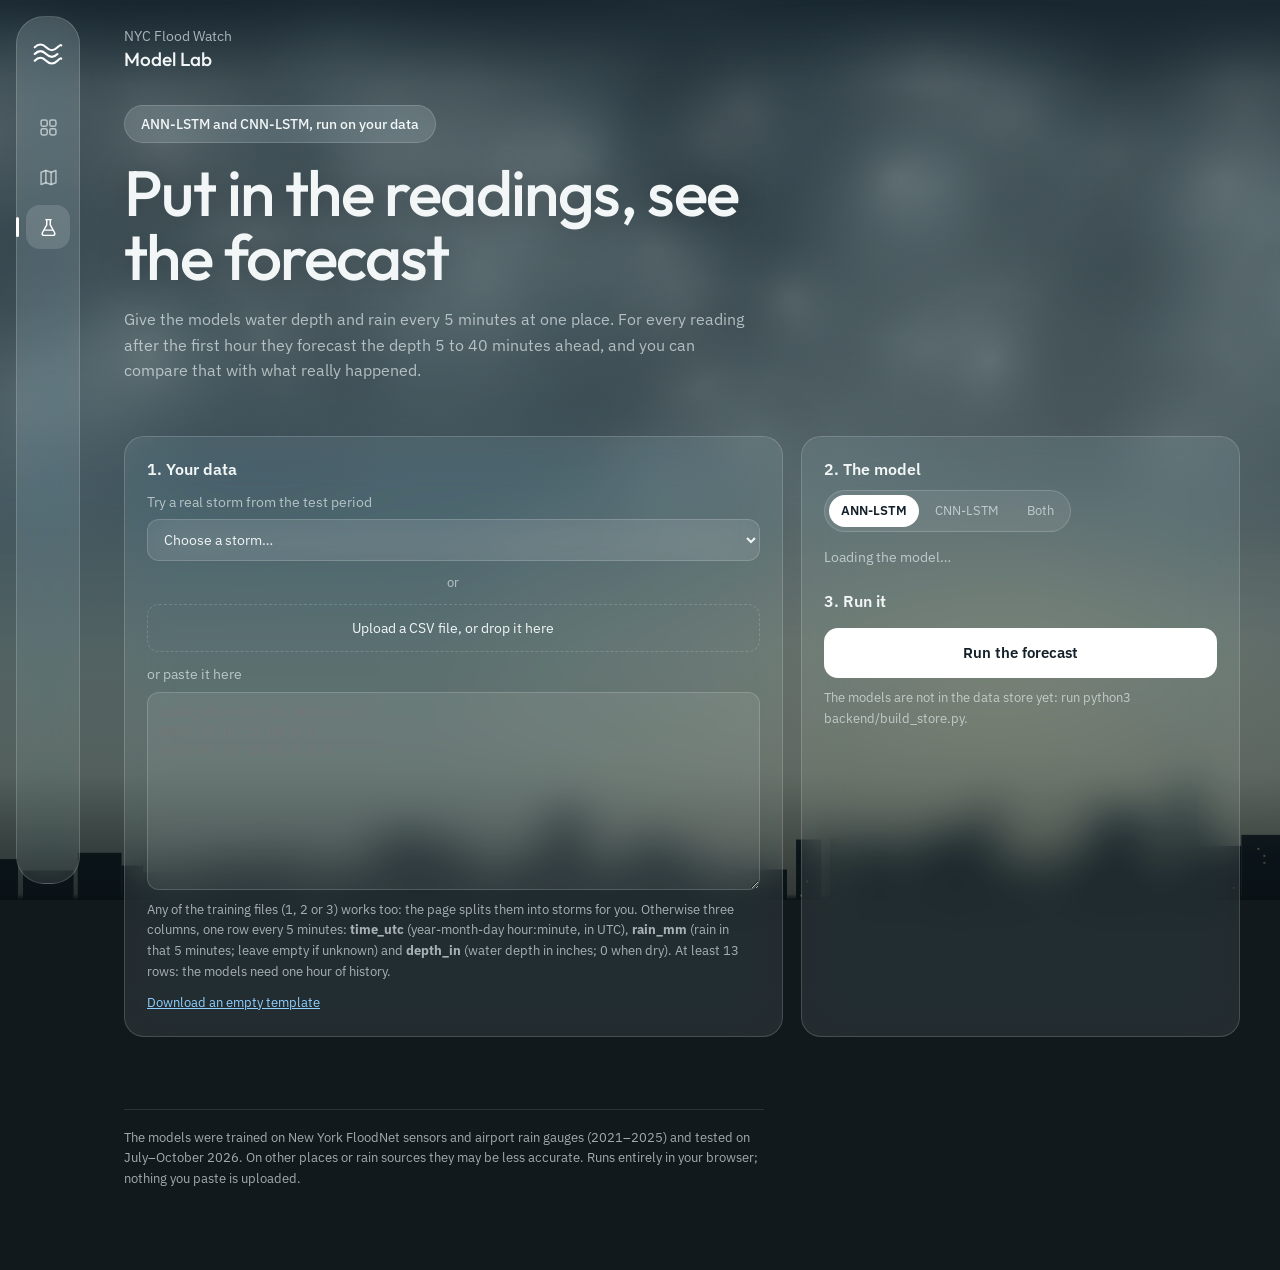
==== frontend/lab.html @ efc08dd4 "NYC Flood Watch: depth models, street risk model, live site and Model Lab" ====
<!DOCTYPE html>
<html lang="en">
<head>
<meta charset="utf-8">
<meta name="viewport" content="width=device-width, initial-scale=1">
<title>Model Lab · NYC Flood Watch</title>
<link rel="icon" href="assets/favicon.svg" type="image/svg+xml">
<link rel="stylesheet" href="css/fonts.css">
<link rel="stylesheet" href="css/style.css">
<link rel="stylesheet" href="css/lab.css">
</head>
<body class="live lab">
<canvas id="sky" aria-hidden="true"></canvas>
<nav class="rail" aria-label="Pages">
  <svg class="logo" viewBox="0 0 40 40" fill="none" stroke="currentColor" stroke-width="2.2" stroke-linecap="round" aria-hidden="true"><path d="M6 13c4-4 8-4 12 0s8 4 12 0 4-2 4-2"/><path d="M6 20c4-4 8-4 12 0s8 4 12 0"/><path d="M6 27c4-4 8-4 12 0s8 4 12 0 4-2 4-2"/></svg>
  <a href="index.html"><svg viewBox="0 0 24 24" fill="none" stroke="currentColor" stroke-width="1.7" stroke-linecap="round" stroke-linejoin="round" aria-hidden="true"><rect x="3.5" y="3.5" width="7" height="7" rx="2"/><rect x="13.5" y="3.5" width="7" height="7" rx="2"/><rect x="3.5" y="13.5" width="7" height="7" rx="2"/><rect x="13.5" y="13.5" width="7" height="7" rx="2"/></svg><span>Flood Watch</span></a>
  <a href="index.html#prediction"><svg viewBox="0 0 24 24" fill="none" stroke="currentColor" stroke-width="1.7" stroke-linecap="round" stroke-linejoin="round" aria-hidden="true"><path d="M9 4 3.5 6v14L9 18l6 2 5.5-2V4L15 6z"/><path d="M9 4v14M15 6v14"/></svg><span>Flood map</span></a>
  <a href="lab.html" class="on"><svg viewBox="0 0 24 24" fill="none" stroke="currentColor" stroke-width="1.7" stroke-linecap="round" stroke-linejoin="round" aria-hidden="true"><path d="M9 3h6M10 3v6l-5 9a2 2 0 0 0 1.8 3h10.4a2 2 0 0 0 1.8-3l-5-9V3"/><path d="M7.5 15h9"/></svg><span>Model Lab</span></a>
  <div class="grow"></div>
</nav>

<main id="app">
  <div class="top">
    <div class="place"><small>NYC Flood Watch</small><b>Model Lab</b></div>
  </div>

  <section class="lab-hero">
    <span class="pill">ANN-LSTM and CNN-LSTM, run on your data</span>
    <h1>Put in the readings, see the forecast</h1>
    <p class="lede">Give the models water depth and rain every 5 minutes at one place. For every reading after the first hour they forecast the depth 5 to 40 minutes ahead, and you can compare that with what really happened.</p>
  </section>

  <section class="lab-grid">
    <div class="box">
      <h3>1. Your data</h3>
      <label class="field">Try a real storm from the test period
        <select id="sample"><option value="">Choose a storm…</option></select></label>
      <div class="or">or</div>
      <label class="upload" id="drop"><input type="file" id="file" accept=".csv,.txt,text/csv,text/plain"><span id="file-label">Upload a CSV file, or drop it here</span></label>
      <label class="field" id="pick-wrap" hidden><span id="pick-head"></span><select id="pick"></select></label>
      <label class="field">or paste it here
        <textarea id="csv" rows="9" spellcheck="false" placeholder="time_utc,rain_mm,depth_in&#10;2026-07-18 15:00,0,0&#10;2026-07-18 15:05,1.2,0&#10;…"></textarea></label>
      <p class="note">Any of the training files (1, 2 or 3) works too: the page splits them into storms for you. Otherwise three columns, one row every 5 minutes: <b>time_utc</b> (year-month-day hour:minute, in UTC), <b>rain_mm</b> (rain in that 5 minutes; leave empty if unknown) and <b>depth_in</b> (water depth in inches; 0 when dry). At least 13 rows: the models need one hour of history.</p>
      <p class="note"><a href="#" id="template">Download an empty template</a></p>
    </div>
    <div class="box">
      <h3>2. The model</h3>
      <div class="seg" id="model-seg" role="group" aria-label="Model">
        <button data-m="ann_lstm" aria-pressed="true">ANN-LSTM</button><button data-m="cnn_lstm" aria-pressed="false">CNN-LSTM</button><button data-m="both" aria-pressed="false">Both</button>
      </div>
      <div class="model-info" id="model-info"></div>
      <h3 style="margin-top:22px">3. Run it</h3>
      <button class="run" id="run">Run the forecast</button>
      <p class="note" id="status"></p>
    </div>
  </section>

  <section id="results" hidden>
    <h2>What the models say</h2>
    <p class="lede" id="res-lede"></p>
    <div class="facts" id="res-facts"></div>

    <div class="box" style="margin-top:18px">
      <div class="chart-head"><h3>Readings and forecasts over time</h3>
        <div class="seg" id="ahead-seg" role="group" aria-label="Looking ahead"><button data-h="0">5 min ahead</button><button data-h="3" aria-pressed="true">20 min</button><button data-h="7">40 min</button></div></div>
      <canvas class="chart" id="c-time" style="height:320px"></canvas>
      <div class="keys" id="k-time"></div>
      <p class="note">Each forecast line is drawn at the time it was forecasting for, so a perfect model sits on the measured line.</p>
    </div>

    <div class="box" style="margin-top:18px">
      <div class="chart-head"><h3>Watch the model make one forecast</h3>
        <div class="stepctl"><button id="play" type="button">Play</button><input type="range" id="step" min="11" max="11" value="11" aria-label="Moment of the forecast"><span id="step-time"></span></div></div>
      <p class="step-say" id="step-say"></p>
      <div class="grid2 step-grid">
        <div><canvas class="chart" id="c-next" style="height:270px"></canvas><div class="keys" id="k-next"></div>
          <p class="note">Drag the slider or press Play to move through the storm. The shaded box on the chart above shows the same hour.</p></div>
        <div>
          <h4>1. What the model reads: the last hour, 12 readings</h4><div class="tablewrap"><table class="io" id="t-in"></table></div>
          <h4>2. What it outputs: depth for the next 8 steps (minutes ahead)</h4><div class="tablewrap"><table class="io" id="t-out"></table></div>
          <p class="note">This is the trained network running on these exact numbers: the same weights that were learned from 2020–2025 storms. "?" means after your last reading.</p>
        </div>
      </div>
    </div>

    <div class="box" style="margin-top:18px"><h3>How close it was on this data</h3><table id="t-acc"></table>
      <p class="note">Only rows where the real depth later is known. RMSE: typical miss in inches, lower is better. R² near 1 is good, 0 is no better than the average.</p></div>

    <h2 style="margin-top:56px">Compare the models</h2>
    <p class="lede" id="cmp-lede">How each model did on your data at every forecast time, against the simplest baseline: assuming the water stays as it is now (persistence). A model is only useful where it beats persistence.</p>
    <div class="grid2">
      <div class="box"><h3>Typical miss, by minutes ahead (RMSE, inches; lower is better)</h3>
        <canvas class="chart" id="c-rmse" style="height:260px"></canvas><div class="keys" id="k-rmse"></div></div>
      <div class="box"><h3>R², by minutes ahead (higher is better; 0 = no better than the average)</h3>
        <canvas class="chart" id="c-r2" style="height:260px"></canvas><div class="keys" id="k-r2"></div></div>
    </div>
    <div class="grid2" style="margin-top:18px">
      <div class="box"><h3 id="sc-title">Forecast against what really happened</h3>
        <canvas class="chart" id="c-scatter" style="height:300px"></canvas><div class="keys" id="k-scatter"></div>
        <p class="note">Each dot is one forecast. Dots on the diagonal line were exactly right; below it the model forecast too little water, above it too much. Uses the minutes-ahead buttons above.</p></div>
      <div class="box"><h3>Which model wins, by minutes ahead</h3><table id="t-win"></table>
        <p class="note">The model with the lowest typical miss at each forecast time on this data. With one storm, small differences can be luck.</p></div>
    </div>

    <div class="box" style="margin-top:18px"><div class="chart-head"><h3>All readings</h3><a href="#" id="download">Download as CSV</a></div>
      <div class="tablewrap"><table id="t-rows"></table></div></div>
  </section>

  <footer>The models were trained on New York FloodNet sensors and airport rain gauges (2021–2025) and tested on July–October 2026. On other places or rain sources they may be less accurate. Runs entirely in your browser; nothing you paste is uploaded.</footer>
</main>
<script src="js/sky.js" defer></script>
<script src="js/models.js" defer></script>
<script src="js/lab.js" defer></script>
</body>
</html>
---- frontend/css/fonts.css ----
/* IBM Plex Sans, served from this site (no third-party font requests). Licence: assets/fonts/OFL-LICENSE.txt */
@font-face { font-family:"IBM Plex Sans"; font-style:normal; font-weight:400; font-display:swap; src:url("../assets/fonts/ibm-plex-sans-latin-400-normal.woff2") format("woff2"); }
@font-face { font-family:"IBM Plex Sans"; font-style:normal; font-weight:500; font-display:swap; src:url("../assets/fonts/ibm-plex-sans-latin-500-normal.woff2") format("woff2"); }
@font-face { font-family:"IBM Plex Sans"; font-style:normal; font-weight:600; font-display:swap; src:url("../assets/fonts/ibm-plex-sans-latin-600-normal.woff2") format("woff2"); }
@font-face { font-family:"IBM Plex Sans"; font-style:normal; font-weight:700; font-display:swap; src:url("../assets/fonts/ibm-plex-sans-latin-700-normal.woff2") format("woff2"); }
/* Outfit: display face for headlines and big numbers. Licence: assets/fonts/OFL-LICENSE-Outfit.txt */
@font-face { font-family:"Outfit"; font-style:normal; font-weight:300; font-display:swap; src:url("../assets/fonts/outfit-latin-300-normal.woff2") format("woff2"); }
@font-face { font-family:"Outfit"; font-style:normal; font-weight:400; font-display:swap; src:url("../assets/fonts/outfit-latin-400-normal.woff2") format("woff2"); }
@font-face { font-family:"Outfit"; font-style:normal; font-weight:500; font-display:swap; src:url("../assets/fonts/outfit-latin-500-normal.woff2") format("woff2"); }
@font-face { font-family:"Outfit"; font-style:normal; font-weight:600; font-display:swap; src:url("../assets/fonts/outfit-latin-600-normal.woff2") format("woff2"); }
---- frontend/css/style.css ----
/* NYC Flood Watch: glass panels over a live storm sky (js/sky.js). */
:root {
  --ink:#f2f6f6; --soft:rgba(232,240,241,.68); --faint:rgba(232,240,241,.45);
  --glass:rgba(255,255,255,.085); --glass2:rgba(255,255,255,.14); --glass-hi:rgba(255,255,255,.22);
  --edge:rgba(255,255,255,.16); --line:rgba(255,255,255,.11); --deep:rgba(8,15,19,.55);
  --rain:#8fd0ff; --flood:#ff6a5c; --warn:#ffb648; --watch:#e9d66b; --route:#c9b5ff; --ok:#74e3b5;
  --display:"Outfit","IBM Plex Sans","Segoe UI",sans-serif;
  --body:"IBM Plex Sans","Segoe UI",Roboto,"Helvetica Neue",Arial,sans-serif;
  --blur:blur(22px) saturate(140%);
  --r-lg:28px; --r-md:20px; --r-sm:12px;
  --rail:84px;
}
* { box-sizing:border-box; }
html { scroll-behavior:smooth; background:#11191c; }
@media (prefers-reduced-motion:reduce) { html { scroll-behavior:auto; } * { transition:none !important; animation:none !important; } }
body { margin:0; color:var(--ink); font:15px/1.6 var(--body); -webkit-font-smoothing:antialiased; min-height:100vh; }
#sky { position:fixed; inset:0; z-index:-1; display:block; }
button, select, input { font:inherit; color:inherit; }
:focus-visible { outline:2px solid var(--rain); outline-offset:2px; }
a { color:var(--rain); }
::selection { background:rgba(143,208,255,.35); }

/* glass surface used everywhere */
.glass, .box, .side, .mapwrap, .wx, .routebox, .banner, .sense-sum div, .scale div, .plain, .model-card .flow .st {
  background:var(--glass); border:1px solid var(--edge); -webkit-backdrop-filter:var(--blur); backdrop-filter:var(--blur);
}

/* ------------------------------------------------ side rail */
.rail { position:fixed; left:16px; top:16px; bottom:16px; width:calc(var(--rail) - 20px); z-index:30; border-radius:var(--r-lg);
  display:flex; flex-direction:column; align-items:center; gap:6px; padding:18px 0;
  background:linear-gradient(180deg, rgba(255,255,255,.16), rgba(255,255,255,.07)); border:1px solid var(--edge); -webkit-backdrop-filter:var(--blur); backdrop-filter:var(--blur); }
.rail .logo { width:38px; height:38px; margin-bottom:26px; color:#fff; }
.rail a { position:relative; width:44px; height:44px; display:grid; place-items:center; border-radius:14px; color:var(--soft); text-decoration:none; transition:background .2s, color .2s; }
.rail a svg { width:21px; height:21px; }
.rail a:hover, .rail a.on { background:var(--glass2); color:#fff; }
.rail a.on::before { content:""; position:absolute; left:-10px; top:12px; bottom:12px; width:3px; border-radius:3px; background:#fff; }
.rail a span { position:absolute; left:56px; white-space:nowrap; background:rgba(10,18,22,.9); color:#fff; font-size:12.5px; padding:5px 10px; border-radius:8px; opacity:0; pointer-events:none; transform:translateX(-4px); transition:opacity .15s, transform .15s; }
.rail a:hover span, .rail a:focus-visible span { opacity:1; transform:none; }
.rail .grow { flex:1; }

/* ------------------------------------------------ top bar */
.top { display:flex; align-items:center; gap:14px; flex-wrap:wrap; padding:26px 0 8px; }
.place small { display:block; color:var(--soft); font-size:13.5px; }
.place b { font:500 19px/1.2 var(--display); }
.top .right { margin-left:auto; display:flex; gap:10px; align-items:center; flex-wrap:wrap; }
.modes { display:inline-flex; background:var(--glass); border:1px solid var(--edge); border-radius:999px; padding:4px; -webkit-backdrop-filter:var(--blur); backdrop-filter:var(--blur); }
.modes button { background:none; border:0; border-radius:999px; padding:8px 16px; cursor:pointer; font-size:14px; color:var(--soft); }
.modes button[aria-pressed="true"] { background:rgba(255,255,255,.9); color:#13202a; font-weight:600; }
.livedot { display:inline-block; width:8px; height:8px; border-radius:50%; background:var(--ok); margin-right:7px; vertical-align:1px; box-shadow:0 0 0 0 rgba(116,227,181,.6); animation:pulse 2s infinite; }
@keyframes pulse { 70% { box-shadow:0 0 0 7px rgba(116,227,181,0); } 100% { box-shadow:0 0 0 0 rgba(116,227,181,0); } }
.modes button[aria-pressed="true"] .livedot { background:#13a46d; }
select { background:var(--glass); border:1px solid var(--edge); border-radius:999px; padding:9px 14px; max-width:100%; color:var(--ink); -webkit-backdrop-filter:var(--blur); backdrop-filter:var(--blur); }
select option { color:#13202a; }

/* ------------------------------------------------ page frame */
main { margin-left:calc(var(--rail) + 16px); padding:0 40px 80px 24px; max-width:1500px; }
section { padding-top:56px; scroll-margin-top:24px; }
h1 { font:500 clamp(44px,6vw,86px)/1.0 var(--display); letter-spacing:-.025em; margin:18px 0 18px; max-width:13ch; text-shadow:0 2px 30px rgba(0,0,0,.25); }
h2 { font:500 clamp(30px,3vw,40px)/1.1 var(--display); letter-spacing:-.02em; margin:0 0 8px; }
h3 { font:600 15.5px/1.35 var(--body); margin:0 0 10px; }
.lede { color:var(--soft); max-width:62ch; margin:0 0 24px; font-size:16px; }
.note { color:var(--soft); font-size:13px; max-width:76ch; margin:10px 0 0; }
.box { border-radius:var(--r-md); padding:22px; }
.grid2 { display:grid; grid-template-columns:3fr 2fr; gap:18px; }
canvas.chart { width:100%; height:220px; display:block; }

/* ------------------------------------------------ hero */
.hero { display:grid; grid-template-columns:minmax(0,1fr) 380px; gap:36px; padding-top:28px; align-items:start; min-height:calc(100vh - 110px); }
.pill { display:inline-block; background:var(--glass2); border:1px solid var(--edge); border-radius:999px; padding:7px 16px; font-size:14px; font-weight:500; -webkit-backdrop-filter:var(--blur); backdrop-filter:var(--blur); }
.hero .lede { color:rgba(242,246,246,.86); font-size:17px; }
.hours { position:relative; margin-top:44px; }
.hours-row, .hours-labels { display:grid; grid-template-columns:repeat(8,1fr); }
.hours-row div { font:300 clamp(26px,2.6vw,40px)/1 var(--display); display:flex; align-items:flex-start; gap:6px; letter-spacing:-.02em; }
.hours-row div svg { width:24px; height:24px; margin-top:4px; opacity:.9; flex:none; }
.hours-row div.peak { font-weight:500; }
.hours-row small { font-size:14px; margin-top:4px; margin-left:-3px; }
.hours.past .hours-row div { font-size:clamp(22px,2.1vw,32px); gap:4px; }
.hours.past .hours-row div svg { width:20px; height:20px; }
#wave { display:block; width:100%; height:120px; margin:6px 0 4px; }
.hours-labels span { color:var(--soft); font-size:15.5px; }
.hours-labels span.peak { color:#fff; font-weight:600; }
.hero-main { min-width:0; }
.hero-side { display:grid; gap:16px; min-width:0; }
.now-card { border-radius:var(--r-lg); padding:24px 26px; background:linear-gradient(160deg, rgba(255,255,255,.26), rgba(255,255,255,.1)); }
.now-card .where { display:flex; gap:8px; align-items:center; font:500 18px var(--display); }
.now-card .where svg { width:18px; height:18px; }
.now-card .big { font:500 clamp(62px,6vw,88px)/1 var(--display); letter-spacing:-.04em; margin:16px 0 4px; }
.now-card .desc { color:var(--soft); }
.now-card .row { display:flex; gap:18px; flex-wrap:wrap; margin-top:16px; font-size:14.5px; }
.now-card .row span { display:flex; align-items:center; gap:6px; }
.now-card .row svg { width:18px; height:18px; opacity:.85; }
.boro-cards { display:grid; gap:14px; }
.boro { border-radius:var(--r-md); padding:16px 22px; display:flex; align-items:center; justify-content:space-between; gap:12px; background:linear-gradient(160deg, rgba(255,255,255,.2), rgba(255,255,255,.07)); transition:transform .25s; }
.boro:hover { transform:translateY(-2px); }
.boro small { display:block; color:var(--soft); font-size:12.5px; }
.boro b { font:500 18px/1.3 var(--display); }
.boro .st { color:var(--soft); font-size:13.5px; }
.boro .n { font:300 38px/1 var(--display); display:flex; align-items:flex-start; gap:6px; }
.boro .n svg { width:20px; height:20px; margin-top:4px; }
.boro.hot .n { color:var(--flood); font-weight:400; }

/* facts strip */
.facts { display:grid; grid-template-columns:repeat(4,1fr); gap:14px; margin-top:28px; }
.fact { background:var(--glass); border:1px solid var(--edge); border-radius:var(--r-md); padding:18px 20px; -webkit-backdrop-filter:var(--blur); backdrop-filter:var(--blur); }
.fact b { display:block; font:500 32px/1.1 var(--display); letter-spacing:-.02em; font-variant-numeric:tabular-nums; }
.fact span { color:var(--soft); font-size:13.5px; }
.banner { border-left:3px solid var(--warn); border-radius:0 12px 12px 0; padding:12px 16px; margin-top:22px; max-width:80ch; font-size:14px; }

/* ------------------------------------------------ weather now */
.wx { display:grid; grid-template-columns:repeat(4,1fr); border-radius:var(--r-md); overflow:hidden; }
.wx div { padding:16px 18px; border-right:1px solid var(--line); border-bottom:1px solid var(--line); }
.wx b { display:block; font:500 24px/1.2 var(--display); } .wx span { color:var(--soft); font-size:12.5px; }

/* ------------------------------------------------ flood map */
.mapwrap { display:grid; grid-template-columns:1fr 360px; border-radius:var(--r-lg); overflow:hidden; background:rgba(9,16,21,.45); }
.mapstage { position:relative; height:min(78vh,800px); min-height:520px; }
#map { position:absolute; inset:0; width:100%; height:100%; cursor:grab; touch-action:pan-y; }
#map.drag { cursor:grabbing; } #map.pick { cursor:crosshair; }
.hud { position:absolute; left:16px; top:16px; display:flex; gap:8px; flex-wrap:wrap; max-width:calc(100% - 90px); }
.hud button, .zoom button { background:var(--glass2); border:1px solid var(--edge); border-radius:999px; padding:8px 14px; cursor:pointer; font-size:13.5px; -webkit-backdrop-filter:var(--blur); backdrop-filter:var(--blur); transition:background .2s; }
.hud button:hover, .zoom button:hover { background:var(--glass-hi); }
.hud button[aria-pressed="true"] { border-color:var(--route); color:var(--route); }
.zoom { position:absolute; right:16px; top:16px; display:grid; gap:8px; }
.zoom button { width:40px; height:40px; padding:0; font-size:18px; border-radius:50%; }
.legend { position:absolute; left:16px; bottom:92px; background:rgba(10,18,22,.6); border:1px solid var(--edge); border-radius:16px; padding:11px 14px; font-size:12.5px; display:grid; gap:4px; -webkit-backdrop-filter:var(--blur); backdrop-filter:var(--blur); }
.legend i { display:inline-block; width:20px; height:4px; border-radius:2px; margin-right:8px; vertical-align:middle; }
.legend .dia { width:10px; height:10px; transform:rotate(45deg); border:1.5px solid var(--ink); margin:0 13px 0 4px; }
#hint { position:absolute; left:50%; top:50%; transform:translate(-50%,-50%); background:rgba(8,14,18,.85); color:#fff; padding:12px 18px; border-radius:12px; font-size:14px; pointer-events:none; opacity:0; transition:opacity .25s; }
#hint.on { opacity:1; }
#tip { position:absolute; pointer-events:none; background:rgba(10,18,22,.92); border:1px solid var(--edge); border-radius:10px; padding:7px 10px; font-size:12.5px; display:none; white-space:nowrap; z-index:5; }
.timebar { position:absolute; left:16px; right:16px; bottom:16px; display:flex; align-items:center; gap:14px; background:rgba(10,18,22,.55); border:1px solid var(--edge); border-radius:18px; padding:10px 16px; -webkit-backdrop-filter:var(--blur); backdrop-filter:var(--blur); }
.timebar button { background:#fff; color:#13202a; border:0; border-radius:50%; width:36px; height:36px; cursor:pointer; flex:none; font-size:13px; box-shadow:0 0 0 6px rgba(255,255,255,.12); }
.timebar .track { flex:1; position:relative; height:34px; }
.timebar canvas { position:absolute; left:0; right:0; top:0; width:100%; height:20px; }
.timebar input { position:absolute; left:0; right:0; bottom:0; width:100%; margin:0; accent-color:#fff; }
.timebar output { font:500 20px var(--display); min-width:56px; font-variant-numeric:tabular-nums; }
.timebar small { color:var(--soft); font-size:12.5px; white-space:nowrap; min-width:150px; }
.timebar small b { color:var(--flood); font-weight:600; }
.side { border-width:0 0 0 1px; padding:20px; overflow-y:auto; max-height:min(78vh,800px); background:rgba(255,255,255,.06); }
.side h3 { margin-top:26px; } .side h3:first-child { margin-top:0; }
.row2 { display:grid; grid-template-columns:1fr 1fr; gap:8px; }
.row2 label { font-size:12.5px; color:var(--soft); display:grid; gap:4px; }
.lvl { display:grid; grid-template-columns:repeat(3,1fr); gap:8px; }
.lvl b { display:block; font:500 24px/1.1 var(--display); }
.lvl span { font-size:12px; color:var(--soft); }
.search { display:grid; gap:8px; }
.search label { display:grid; gap:4px; font-size:12.5px; color:var(--soft); }
.search input { background:rgba(255,255,255,.1); border:1px solid var(--edge); border-radius:12px; padding:10px 12px; font-size:14px; }
.search input::placeholder { color:var(--faint); }
.search-actions { display:flex; gap:8px; }
.search-actions button { border:1px solid var(--edge); border-radius:12px; padding:9px 12px; cursor:pointer; background:rgba(255,255,255,.1); font-size:13.5px; }
.search-actions .go { background:#fff; color:#13202a; border-color:#fff; font-weight:600; flex:1; }
.routebox { border-radius:12px; padding:11px 13px; font-size:13.5px; }
.routebox b { color:var(--route); }
.dot { display:inline-block; width:8px; height:8px; border-radius:50%; margin-right:7px; }

/* sensor list */
.sense-sum { display:grid; grid-template-columns:repeat(3,1fr); gap:6px; margin:10px 0 8px; }
.sense-sum div { border-radius:12px; padding:9px 11px; }
.sense-sum b { display:block; font:500 22px/1.1 var(--display); font-variant-numeric:tabular-nums; }
.sense-sum span { font-size:12px; color:var(--soft); }
.sense-sum .s-flood b { color:var(--flood); } .sense-sum .s-wet b { color:var(--warn); } .sense-sum .s-dry b { color:var(--soft); }
ol.list { list-style:none; margin:6px 0 0; padding:0; font-size:13.5px; }
ol.list li { display:flex; justify-content:space-between; gap:10px; padding:9px 8px; border-radius:10px; cursor:pointer; align-items:center; border-bottom:1px solid var(--line); }
ol.list li:hover { background:var(--glass); }
ol.list .nm { flex:1; min-width:0; }
ol.list .nm small { display:block; color:var(--soft); font-size:12px; }
.tag { font-size:12px; font-weight:600; padding:3px 9px; border-radius:20px; white-space:nowrap; font-variant-numeric:tabular-nums; }
.tag.flood { background:rgba(255,106,92,.22); color:#ffb1a8; } .tag.wet { background:rgba(255,182,72,.2); color:#ffd08a; } .tag.dry { background:var(--glass); color:var(--soft); }
.seg-ahead, .seg { display:flex; gap:4px; background:rgba(255,255,255,.08); border:1px solid var(--edge); border-radius:999px; padding:4px; }
.seg { display:inline-flex; }
.seg-ahead button, .seg button { flex:1; white-space:nowrap; background:none; border:0; border-radius:999px; padding:6px 12px; cursor:pointer; font-size:13px; color:var(--soft); }
.seg-ahead button[aria-pressed="true"], .seg button[aria-pressed="true"] { background:#fff; color:#13202a; font-weight:600; }

/* ------------------------------------------------ tables, charts, controls */
table { width:100%; border-collapse:collapse; font-size:13.5px; }
th, td { text-align:left; padding:9px 6px; border-bottom:1px solid var(--line); }
th { color:var(--soft); font-weight:500; font-size:12.5px; }
td.n, th.n { text-align:right; font-variant-numeric:tabular-nums; }
tr.best td { color:var(--ok); font-weight:600; }
tr.mine td:first-child { font-weight:600; }
.controls { display:flex; gap:12px; flex-wrap:wrap; align-items:end; margin-bottom:14px; }
.controls label { font-size:12.5px; color:var(--soft); display:grid; gap:4px; }
.keys { display:flex; flex-wrap:wrap; gap:6px 16px; font-size:12.5px; color:var(--soft); margin-top:10px; }
.keys i { display:inline-block; width:16px; height:3px; border-radius:2px; margin-right:6px; vertical-align:middle; }
.plain { border-radius:12px; padding:11px 13px; font-size:14px; margin-top:12px; }
details.models summary { cursor:pointer; color:var(--soft); font-size:13px; margin-top:10px; }
.toggles { display:grid; grid-template-columns:1fr 1fr; gap:4px 16px; font-size:13px; margin-top:8px; }
.toggles label { cursor:pointer; display:flex; align-items:center; gap:7px; }
.toggles i { width:16px; height:3px; border-radius:2px; display:inline-block; flex:none; }
body.live .past-only, body.past .live-only { display:none !important; }
footer { color:var(--soft); font-size:13px; margin-top:72px; padding:18px 0 0; border-top:1px solid var(--line); max-width:80ch; }
.err { margin:40px 0; padding:16px; border:1px solid var(--flood); border-radius:12px; background:var(--glass); }

/* ------------------------------------------------ how it works */
.guide { display:grid; grid-template-columns:repeat(4,1fr); gap:14px; margin-bottom:40px; counter-reset:g; }
.guide div { background:var(--glass); border:1px solid var(--edge); border-radius:var(--r-md); padding:18px; -webkit-backdrop-filter:var(--blur); backdrop-filter:var(--blur); }
.guide div::before { counter-increment:g; content:counter(g); display:grid; place-items:center; width:28px; height:28px; border-radius:50%; background:#fff; color:#13202a; font:600 13px var(--display); margin-bottom:10px; }
.guide p { margin:0; font-size:14px; color:var(--soft); }
.models-grid { display:grid; grid-template-columns:1fr 1fr; gap:18px; }
.model-card p { color:var(--soft); font-size:14px; margin:0 0 12px; }
.model-card .tagline { color:var(--ink); font-weight:500; }
.flow { display:flex; align-items:stretch; flex-wrap:wrap; margin:14px 0 12px; }
.flow .st { border-radius:12px; padding:9px 11px; font-size:12.5px; line-height:1.35; flex:1 1 0; min-width:92px; }
.flow .st b { display:block; font-size:13px; color:var(--ink); }
.flow .st span { color:var(--soft); }
.flow .st.nn { background:rgba(143,208,255,.14); border-color:rgba(143,208,255,.32); }
.flow .st.out { background:rgba(116,227,181,.14); border-color:rgba(116,227,181,.32); }
.flow .ar { align-self:center; color:var(--soft); padding:0 5px; font-size:15px; }
.flow .loop { flex-basis:100%; font-size:12px; color:var(--route); margin-top:6px; }
.r2 { display:grid; grid-template-columns:3fr 2fr; gap:24px; align-items:start; }
.r2 canvas { width:100%; height:240px; display:block; }
.r2 .score { font:500 56px/1 var(--display); letter-spacing:-.03em; font-variant-numeric:tabular-nums; }
.r2 .verdict { font-size:14px; color:var(--soft); margin:6px 0 16px; min-height:2.6em; }
.r2 input[type=range] { width:100%; accent-color:#fff; }
.r2 .ends { display:flex; justify-content:space-between; font-size:12px; color:var(--soft); }
.scale { display:grid; grid-template-columns:repeat(4,1fr); gap:8px; margin-top:16px; font-size:12.5px; }
.scale div { padding:10px; border-radius:12px; }
.scale b { display:block; font:500 18px var(--display); }
.terms { display:grid; grid-template-columns:repeat(3,1fr); gap:18px; margin-top:20px; }
.terms > div { background:var(--glass); border:1px solid var(--edge); border-radius:var(--r-md); padding:18px; -webkit-backdrop-filter:var(--blur); backdrop-filter:var(--blur); }
.terms p { margin:0; font-size:14px; color:var(--soft); }

/* ------------------------------------------------ reveal on scroll (one gentle motion) */
.reveal { opacity:0; transform:translateY(18px); transition:opacity .7s ease, transform .7s ease; }
.reveal.in { opacity:1; transform:none; }

/* ------------------------------------------------ small screens */
@media (max-width:1100px) { .hero { grid-template-columns:1fr; min-height:0; } .hero-side { grid-template-columns:1fr 1fr; } .boro-cards { grid-column:1/-1; grid-template-columns:repeat(3,1fr); } }
@media (max-width:980px) {
  :root { --rail:0px; }
  .rail { top:auto; left:12px; right:12px; bottom:12px; width:auto; height:60px; flex-direction:row; justify-content:space-around; padding:0 10px; }
  .rail .logo, .rail .grow, .rail a span { display:none; }
  .rail a.on::before { left:12px; right:12px; top:auto; bottom:-6px; width:auto; height:3px; }
  main { margin-left:0; padding:0 16px 100px; }
  .mapwrap, .grid2, .models-grid, .r2, .terms { grid-template-columns:1fr; }
  .guide, .facts, .hero-side, .boro-cards { grid-template-columns:1fr 1fr; }
  .hours-row div { font-size:22px; } .hours-row div svg { width:16px; height:16px; } .hours-labels span { font-size:12px; }
  .side { max-height:none; border-width:1px 0 0; }
  .wx { grid-template-columns:1fr 1fr; }
}
@media (max-width:640px) {
  .hero-side, .boro-cards, .facts, .guide { grid-template-columns:1fr; }
  .hours-row div, .hours.past .hours-row div { font-size:17px; } .hours-row div svg, .hours.past .hours-row div svg { display:none; } .hours-row small { font-size:10px; }
  .hours-labels span { font-size:10.5px; }
  h1 { font-size:40px; }
}
---- frontend/css/lab.css ----
[hidden] { display:none !important; }
/* Model Lab page; builds on style.css */
.lab-hero { padding-top:24px; max-width:900px; }
.lab-hero h1 { max-width:16ch; font-size:clamp(40px,5vw,70px); }
.lab-grid { display:grid; grid-template-columns:3fr 2fr; gap:18px; padding-top:28px; }
.field { display:grid; gap:6px; font-size:13.5px; color:var(--soft); margin-top:12px; }
.field select, .field textarea { width:100%; background:rgba(255,255,255,.08); border:1px solid var(--edge); border-radius:12px; padding:10px 12px; color:var(--ink); font-size:14px; }
.field select { border-radius:12px; }
.field textarea { font-family:ui-monospace, Menlo, Consolas, monospace; font-size:13px; line-height:1.5; resize:vertical; }
.or { text-align:center; color:var(--soft); font-size:13px; margin:12px 0 0; }
.upload { display:block; margin-top:10px; }
.upload input { position:absolute; opacity:0; width:1px; height:1px; }
.upload span { display:block; text-align:center; padding:12px; border:1.5px dashed var(--edge); border-radius:12px; cursor:pointer; font-size:14px; transition:border-color .2s, background .2s; }
.upload:hover span, .upload input:focus-visible + span { border-color:var(--rain); background:rgba(143,208,255,.08); }
.model-info { margin-top:14px; font-size:14px; color:var(--soft); }
.model-info b { color:var(--ink); }
.model-info .flowline { display:flex; flex-wrap:wrap; gap:6px; align-items:center; margin:10px 0; font-size:12.5px; }
.model-info .flowline span { background:rgba(255,255,255,.08); border:1px solid var(--edge); border-radius:8px; padding:4px 8px; color:var(--ink); }
.model-info .flowline i { font-style:normal; color:var(--soft); }
.run { width:100%; margin-top:6px; background:#fff; color:#13202a; border:0; border-radius:14px; padding:13px; font-weight:600; font-size:15px; cursor:pointer; transition:transform .15s, box-shadow .2s; }
.run:hover { box-shadow:0 0 0 6px rgba(255,255,255,.12); }
.run:active { transform:scale(.98); }
.chart-head { display:flex; align-items:center; justify-content:space-between; gap:12px; flex-wrap:wrap; margin-bottom:8px; }
.chart-head h3 { margin:0; }
.tablewrap { max-height:420px; overflow:auto; }
#t-rows td, #t-rows th { white-space:nowrap; }
#t-rows tr.wet td:nth-child(3) { color:var(--warn); }
#results { padding-top:48px; }
@media (max-width:980px) { .lab-grid { grid-template-columns:1fr; } }

.upload.over span { border-color:var(--rain); background:rgba(143,208,255,.14); }
#status.bad { color:#ffb4a8; }
.stepctl { display:flex; align-items:center; gap:12px; flex-wrap:wrap; }
.stepctl button { background:#fff; color:#13202a; border:0; border-radius:999px; padding:7px 16px; font-weight:600; font-size:13.5px; cursor:pointer; min-width:70px; }
.stepctl input[type=range] { width:min(320px, 50vw); accent-color:#fff; }
.stepctl span { font-variant-numeric:tabular-nums; font-size:14px; color:var(--soft); min-width:74px; }
.step-say { font-size:15px; line-height:1.6; margin:4px 0 14px; max-width:78ch; }
.step-say b { color:#fff; font-weight:600; }
.step-grid h4 { font-size:13.5px; font-weight:600; margin:0 0 8px; color:var(--soft); }
.step-grid h4 + .tablewrap { margin-bottom:16px; }
table.io { font-size:12.5px; white-space:nowrap; }
table.io td, table.io th { padding:5px 7px; }
table.io tr.real td { color:#fff; font-weight:600; border-top:1px solid var(--edge); }
table.io tr.sub td { color:var(--soft); }
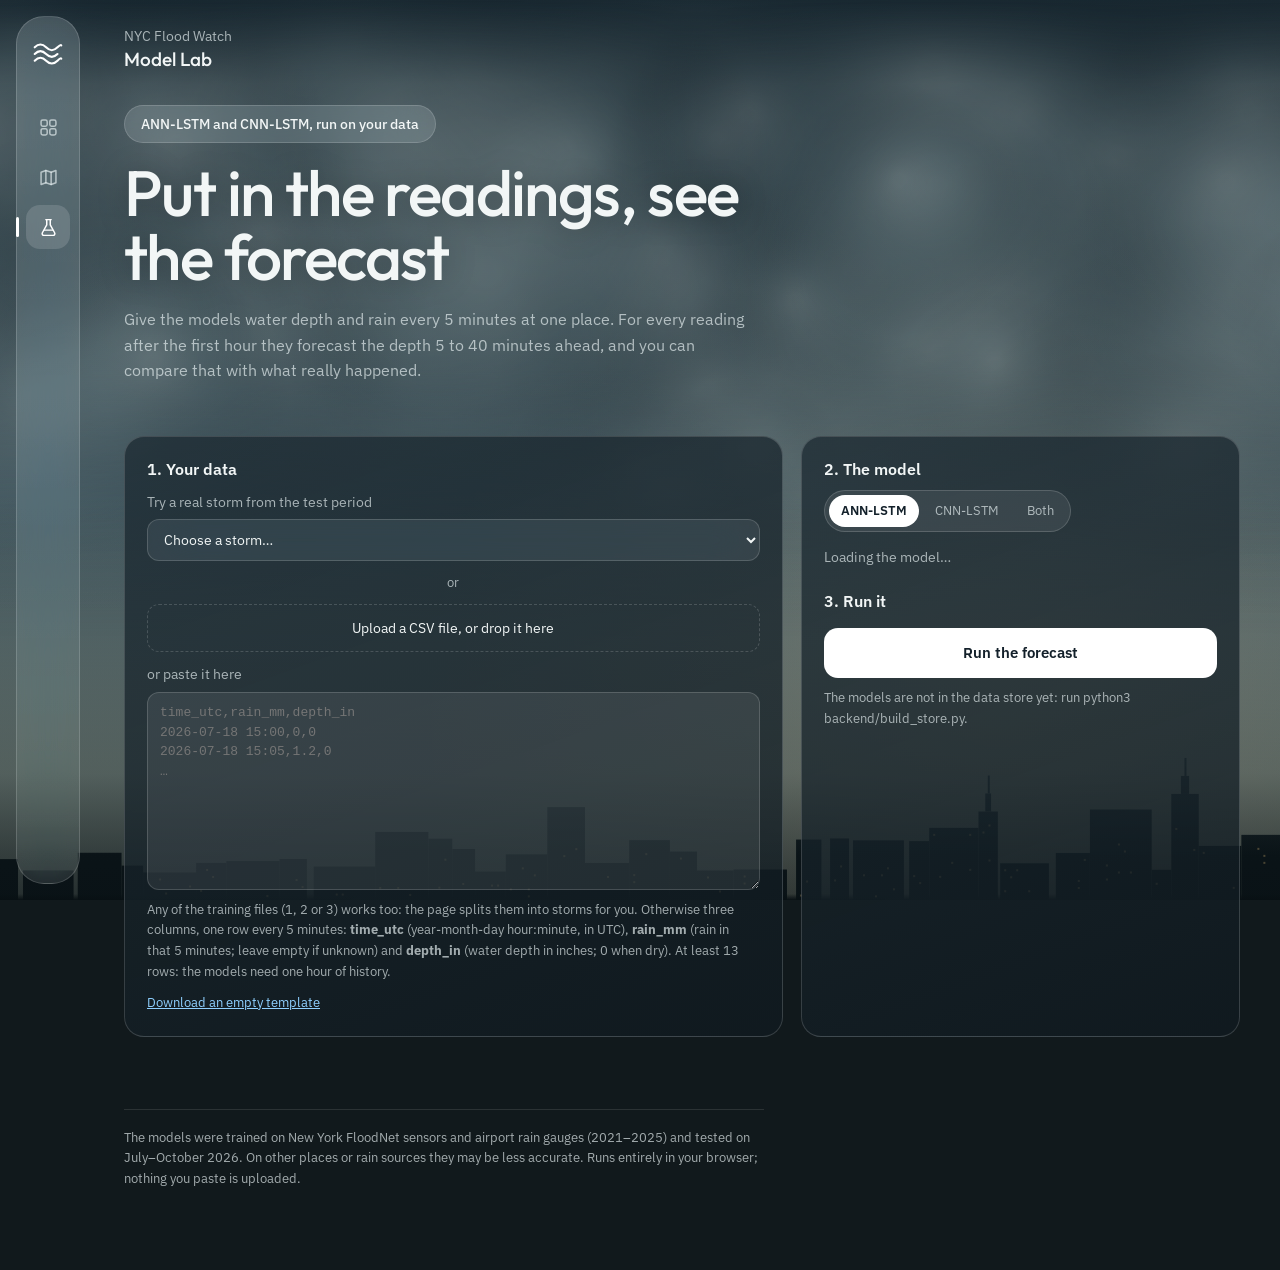
==== commit 86adac4d: "Static build and Vercel deploy workflow" ====
--- a/frontend/lab.html
+++ b/frontend/lab.html
@@ -6,16 +6,16 @@
 <title>Model Lab · NYC Flood Watch</title>
 <link rel="icon" href="assets/favicon.svg" type="image/svg+xml">
 <link rel="stylesheet" href="css/fonts.css">
-<link rel="stylesheet" href="css/style.css">
-<link rel="stylesheet" href="css/lab.css">
+<link rel="stylesheet" href="css/style.css?v=6">
+<link rel="stylesheet" href="css/lab.css?v=6">
 </head>
 <body class="live lab">
 <canvas id="sky" aria-hidden="true"></canvas>
 <nav class="rail" aria-label="Pages">
   <svg class="logo" viewBox="0 0 40 40" fill="none" stroke="currentColor" stroke-width="2.2" stroke-linecap="round" aria-hidden="true"><path d="M6 13c4-4 8-4 12 0s8 4 12 0 4-2 4-2"/><path d="M6 20c4-4 8-4 12 0s8 4 12 0"/><path d="M6 27c4-4 8-4 12 0s8 4 12 0 4-2 4-2"/></svg>
-  <a href="index.html"><svg viewBox="0 0 24 24" fill="none" stroke="currentColor" stroke-width="1.7" stroke-linecap="round" stroke-linejoin="round" aria-hidden="true"><rect x="3.5" y="3.5" width="7" height="7" rx="2"/><rect x="13.5" y="3.5" width="7" height="7" rx="2"/><rect x="3.5" y="13.5" width="7" height="7" rx="2"/><rect x="13.5" y="13.5" width="7" height="7" rx="2"/></svg><span>Flood Watch</span></a>
-  <a href="index.html#prediction"><svg viewBox="0 0 24 24" fill="none" stroke="currentColor" stroke-width="1.7" stroke-linecap="round" stroke-linejoin="round" aria-hidden="true"><path d="M9 4 3.5 6v14L9 18l6 2 5.5-2V4L15 6z"/><path d="M9 4v14M15 6v14"/></svg><span>Flood map</span></a>
-  <a href="lab.html" class="on"><svg viewBox="0 0 24 24" fill="none" stroke="currentColor" stroke-width="1.7" stroke-linecap="round" stroke-linejoin="round" aria-hidden="true"><path d="M9 3h6M10 3v6l-5 9a2 2 0 0 0 1.8 3h10.4a2 2 0 0 0 1.8-3l-5-9V3"/><path d="M7.5 15h9"/></svg><span>Model Lab</span></a>
+  <a href="index.html" aria-label="Flood Watch"><svg viewBox="0 0 24 24" fill="none" stroke="currentColor" stroke-width="1.7" stroke-linecap="round" stroke-linejoin="round" aria-hidden="true"><rect x="3.5" y="3.5" width="7" height="7" rx="2"/><rect x="13.5" y="3.5" width="7" height="7" rx="2"/><rect x="3.5" y="13.5" width="7" height="7" rx="2"/><rect x="13.5" y="13.5" width="7" height="7" rx="2"/></svg><span>Flood Watch</span></a>
+  <a href="index.html#prediction" aria-label="Flood map"><svg viewBox="0 0 24 24" fill="none" stroke="currentColor" stroke-width="1.7" stroke-linecap="round" stroke-linejoin="round" aria-hidden="true"><path d="M9 4 3.5 6v14L9 18l6 2 5.5-2V4L15 6z"/><path d="M9 4v14M15 6v14"/></svg><span>Flood map</span></a>
+  <a href="lab.html" class="on" aria-label="Model Lab"><svg viewBox="0 0 24 24" fill="none" stroke="currentColor" stroke-width="1.7" stroke-linecap="round" stroke-linejoin="round" aria-hidden="true"><path d="M9 3h6M10 3v6l-5 9a2 2 0 0 0 1.8 3h10.4a2 2 0 0 0 1.8-3l-5-9V3"/><path d="M7.5 15h9"/></svg><span>Model Lab</span></a>
   <div class="grow"></div>
 </nav>
 
@@ -108,8 +108,9 @@
 
   <footer>The models were trained on New York FloodNet sensors and airport rain gauges (2021–2025) and tested on July–October 2026. On other places or rain sources they may be less accurate. Runs entirely in your browser; nothing you paste is uploaded.</footer>
 </main>
-<script src="js/sky.js" defer></script>
-<script src="js/models.js" defer></script>
-<script src="js/lab.js" defer></script>
+<script src="js/sky.js?v=6" defer></script>
+<script src="js/models.js?v=6" defer></script>
+<script src="js/lab.js?v=6" defer></script>
+<div id="toast" class="toast" role="status" aria-live="polite" hidden><i aria-hidden="true">✓</i><div><b></b><span></span></div></div>
 </body>
 </html>
--- a/frontend/css/style.css
+++ b/frontend/css/style.css
@@ -2,7 +2,7 @@
 :root {
   --ink:#f2f6f6; --soft:rgba(232,240,241,.68); --faint:rgba(232,240,241,.45);
   --glass:rgba(255,255,255,.085); --glass2:rgba(255,255,255,.14); --glass-hi:rgba(255,255,255,.22);
-  --edge:rgba(255,255,255,.16); --line:rgba(255,255,255,.11); --deep:rgba(8,15,19,.55);
+  --edge:rgba(255,255,255,.16); --panel-glass:linear-gradient(160deg, rgba(30,44,52,.78), rgba(16,26,32,.74)); --overlay:rgba(12,20,25,.86); --line:rgba(255,255,255,.11); --deep:rgba(8,15,19,.55);
   --rain:#8fd0ff; --flood:#ff6a5c; --warn:#ffb648; --watch:#e9d66b; --route:#c9b5ff; --ok:#74e3b5;
   --display:"Outfit","IBM Plex Sans","Segoe UI",sans-serif;
   --body:"IBM Plex Sans","Segoe UI",Roboto,"Helvetica Neue",Arial,sans-serif;
@@ -21,9 +21,11 @@
 ::selection { background:rgba(143,208,255,.35); }
 
 /* glass surface used everywhere */
-.glass, .box, .side, .mapwrap, .wx, .routebox, .banner, .sense-sum div, .scale div, .plain, .model-card .flow .st {
-  background:var(--glass); border:1px solid var(--edge); -webkit-backdrop-filter:var(--blur); backdrop-filter:var(--blur);
-}
+/* Frosted blur is costly to redraw over the moving sky and map, so it is kept for the small hero cards only.
+   Large panels use a tinted glass fill instead, which looks the same at a glance and keeps animation at full frame rate. */
+.glass { background:var(--glass); border:1px solid var(--edge); -webkit-backdrop-filter:var(--blur); backdrop-filter:var(--blur); }
+.box, .side, .mapwrap, .wx, .banner, .guide div, .terms > div, .fact { background:var(--panel-glass); border:1px solid var(--edge); }
+.routebox, .sense-sum div, .scale div, .plain, .model-card .flow .st { background:rgba(255,255,255,.06); border:1px solid var(--edge); }
 
 /* ------------------------------------------------ side rail */
 .rail { position:fixed; left:16px; top:16px; bottom:16px; width:calc(var(--rail) - 20px); z-index:30; border-radius:var(--r-lg);
@@ -101,7 +103,7 @@
 
 /* facts strip */
 .facts { display:grid; grid-template-columns:repeat(4,1fr); gap:14px; margin-top:28px; }
-.fact { background:var(--glass); border:1px solid var(--edge); border-radius:var(--r-md); padding:18px 20px; -webkit-backdrop-filter:var(--blur); backdrop-filter:var(--blur); }
+.fact { border-radius:var(--r-md); padding:18px 20px; }
 .fact b { display:block; font:500 32px/1.1 var(--display); letter-spacing:-.02em; font-variant-numeric:tabular-nums; }
 .fact span { color:var(--soft); font-size:13.5px; }
 .banner { border-left:3px solid var(--warn); border-radius:0 12px 12px 0; padding:12px 16px; margin-top:22px; max-width:80ch; font-size:14px; }
@@ -112,23 +114,23 @@
 .wx b { display:block; font:500 24px/1.2 var(--display); } .wx span { color:var(--soft); font-size:12.5px; }
 
 /* ------------------------------------------------ flood map */
-.mapwrap { display:grid; grid-template-columns:1fr 360px; border-radius:var(--r-lg); overflow:hidden; background:rgba(9,16,21,.45); }
+.mapwrap { display:grid; grid-template-columns:1fr 360px; border-radius:var(--r-lg); overflow:hidden; background:rgba(9,16,21,.82); }
 .mapstage { position:relative; height:min(78vh,800px); min-height:520px; }
 #map { position:absolute; inset:0; width:100%; height:100%; cursor:grab; touch-action:pan-y; }
 #map.drag { cursor:grabbing; } #map.pick { cursor:crosshair; }
 .hud { position:absolute; left:16px; top:16px; display:flex; gap:8px; flex-wrap:wrap; max-width:calc(100% - 90px); }
-.hud button, .zoom button { background:var(--glass2); border:1px solid var(--edge); border-radius:999px; padding:8px 14px; cursor:pointer; font-size:13.5px; -webkit-backdrop-filter:var(--blur); backdrop-filter:var(--blur); transition:background .2s; }
-.hud button:hover, .zoom button:hover { background:var(--glass-hi); }
+.hud button, .zoom button { background:var(--overlay); border:1px solid var(--edge); border-radius:999px; padding:8px 14px; cursor:pointer; font-size:13.5px; transition:background .2s, border-color .2s, color .2s; }
+.hud button:hover, .zoom button:hover { background:rgba(40,56,66,.92); }
 .hud button[aria-pressed="true"] { border-color:var(--route); color:var(--route); }
 .zoom { position:absolute; right:16px; top:16px; display:grid; gap:8px; }
 .zoom button { width:40px; height:40px; padding:0; font-size:18px; border-radius:50%; }
-.legend { position:absolute; left:16px; bottom:92px; background:rgba(10,18,22,.6); border:1px solid var(--edge); border-radius:16px; padding:11px 14px; font-size:12.5px; display:grid; gap:4px; -webkit-backdrop-filter:var(--blur); backdrop-filter:var(--blur); }
+.legend { position:absolute; left:16px; bottom:92px; background:var(--overlay); border:1px solid var(--edge); border-radius:16px; padding:11px 14px; font-size:12.5px; display:grid; gap:4px; }
 .legend i { display:inline-block; width:20px; height:4px; border-radius:2px; margin-right:8px; vertical-align:middle; }
 .legend .dia { width:10px; height:10px; transform:rotate(45deg); border:1.5px solid var(--ink); margin:0 13px 0 4px; }
 #hint { position:absolute; left:50%; top:50%; transform:translate(-50%,-50%); background:rgba(8,14,18,.85); color:#fff; padding:12px 18px; border-radius:12px; font-size:14px; pointer-events:none; opacity:0; transition:opacity .25s; }
 #hint.on { opacity:1; }
 #tip { position:absolute; pointer-events:none; background:rgba(10,18,22,.92); border:1px solid var(--edge); border-radius:10px; padding:7px 10px; font-size:12.5px; display:none; white-space:nowrap; z-index:5; }
-.timebar { position:absolute; left:16px; right:16px; bottom:16px; display:flex; align-items:center; gap:14px; background:rgba(10,18,22,.55); border:1px solid var(--edge); border-radius:18px; padding:10px 16px; -webkit-backdrop-filter:var(--blur); backdrop-filter:var(--blur); }
+.timebar { position:absolute; left:16px; right:16px; bottom:16px; display:flex; align-items:center; gap:14px; background:var(--overlay); border:1px solid var(--edge); border-radius:18px; padding:10px 16px; }
 .timebar button { background:#fff; color:#13202a; border:0; border-radius:50%; width:36px; height:36px; cursor:pointer; flex:none; font-size:13px; box-shadow:0 0 0 6px rgba(255,255,255,.12); }
 .timebar .track { flex:1; position:relative; height:34px; }
 .timebar canvas { position:absolute; left:0; right:0; top:0; width:100%; height:20px; }
@@ -136,7 +138,7 @@
 .timebar output { font:500 20px var(--display); min-width:56px; font-variant-numeric:tabular-nums; }
 .timebar small { color:var(--soft); font-size:12.5px; white-space:nowrap; min-width:150px; }
 .timebar small b { color:var(--flood); font-weight:600; }
-.side { border-width:0 0 0 1px; padding:20px; overflow-y:auto; max-height:min(78vh,800px); background:rgba(255,255,255,.06); }
+.side { border-width:0 0 0 1px; padding:20px; overflow-y:auto; max-height:min(78vh,800px); background:rgba(20,32,40,.9); }
 .side h3 { margin-top:26px; } .side h3:first-child { margin-top:0; }
 .row2 { display:grid; grid-template-columns:1fr 1fr; gap:8px; }
 .row2 label { font-size:12.5px; color:var(--soft); display:grid; gap:4px; }
@@ -194,7 +196,7 @@
 
 /* ------------------------------------------------ how it works */
 .guide { display:grid; grid-template-columns:repeat(4,1fr); gap:14px; margin-bottom:40px; counter-reset:g; }
-.guide div { background:var(--glass); border:1px solid var(--edge); border-radius:var(--r-md); padding:18px; -webkit-backdrop-filter:var(--blur); backdrop-filter:var(--blur); }
+.guide div { border-radius:var(--r-md); padding:18px; }
 .guide div::before { counter-increment:g; content:counter(g); display:grid; place-items:center; width:28px; height:28px; border-radius:50%; background:#fff; color:#13202a; font:600 13px var(--display); margin-bottom:10px; }
 .guide p { margin:0; font-size:14px; color:var(--soft); }
 .models-grid { display:grid; grid-template-columns:1fr 1fr; gap:18px; }
@@ -218,7 +220,7 @@
 .scale div { padding:10px; border-radius:12px; }
 .scale b { display:block; font:500 18px var(--display); }
 .terms { display:grid; grid-template-columns:repeat(3,1fr); gap:18px; margin-top:20px; }
-.terms > div { background:var(--glass); border:1px solid var(--edge); border-radius:var(--r-md); padding:18px; -webkit-backdrop-filter:var(--blur); backdrop-filter:var(--blur); }
+.terms > div { border-radius:var(--r-md); padding:18px; }
 .terms p { margin:0; font-size:14px; color:var(--soft); }
 
 /* ------------------------------------------------ reveal on scroll (one gentle motion) */
@@ -245,3 +247,21 @@
   .hours-labels span { font-size:10.5px; }
   h1 { font-size:40px; }
 }
+
+/* ------------------------------------------------ smooth switching (ui.js) */
+#app section, #app .facts, .hero-main > *, .hero-side { transition:opacity .38s ease, transform .38s ease, filter .38s ease; }
+#app.fading section:not(.hero), #app.fading .facts, #app.fading .hero-main > *, #app.fading .hero-side { opacity:0; transform:translateY(10px); filter:blur(2px); transition-duration:.2s; }
+.modes button, .seg button, .seg-ahead button { transition:background .25s ease, color .25s ease, box-shadow .25s ease; }
+.boro, .fact, .box { transition:transform .25s ease, border-color .25s ease; }
+.fact:hover, .box:hover { border-color:rgba(255,255,255,.26); }
+@media (prefers-reduced-motion:reduce) { #app.fading section, #app.fading .facts, #app.fading .hero-main > *, #app.fading .hero-side { opacity:1; transform:none; filter:none; } }
+
+/* phones: eight rain amounts must fit one row, so the weather icons go and the unit shrinks */
+@media (max-width:640px) {
+  .hours-row div, .hours.past .hours-row div { font-size:clamp(14px,4.2vw,20px); gap:0; justify-content:center; }
+  .hours-row div svg { display:none; }
+  .hours-row small { font-size:9.5px; margin:2px 0 0 1px; }
+  .hours-labels span { font-size:11.5px; text-align:center; }
+}
+
+.attrib { position:absolute; right:12px; bottom:80px; font-size:11px; color:rgba(255,255,255,.75); background:rgba(0,0,0,.4); padding:2px 7px; border-radius:6px; pointer-events:none; }
--- a/frontend/css/lab.css
+++ b/frontend/css/lab.css
@@ -42,3 +42,31 @@
 table.io td, table.io th { padding:5px 7px; }
 table.io tr.real td { color:#fff; font-weight:600; border-top:1px solid var(--edge); }
 table.io tr.sub td { color:var(--soft); }
+
+.toast { position:fixed; right:24px; bottom:24px; z-index:50; display:flex; gap:12px; align-items:flex-start; max-width:380px; padding:14px 18px 14px 14px;
+  background:rgba(22,34,40,.92); border:1px solid rgba(120,220,160,.45); border-radius:14px; box-shadow:0 12px 32px rgba(0,0,0,.35);
+  opacity:0; transform:translateY(12px); transition:opacity .25s, transform .25s; }
+.toast.show { opacity:1; transform:none; }
+.toast i { flex:none; width:24px; height:24px; border-radius:50%; background:#5fd39a; color:#0f2a1c; font-style:normal; font-weight:700; display:grid; place-items:center; font-size:14px; }
+.toast b { display:block; font-size:14.5px; font-weight:600; color:#fff; margin-bottom:2px; word-break:break-all; }
+.toast span { font-size:13px; color:var(--soft); line-height:1.45; }
+.toast.bad { border-color:rgba(255,140,120,.5); }
+.toast.bad i { background:#ff8a78; color:#3a0f08; }
+@media (prefers-reduced-motion: reduce) { .toast { transition:none; } }
+
+.run.ready { animation:ready 1.6s ease-in-out infinite; }
+.run:disabled { opacity:.7; cursor:wait; }
+@keyframes ready { 0%,100% { box-shadow:0 0 0 0 rgba(255,255,255,.0); } 50% { box-shadow:0 0 0 7px rgba(255,255,255,.18); } }
+@media (prefers-reduced-motion: reduce) { .run.ready { animation:none; outline:2px solid #fff; outline-offset:3px; } }
+
+/* phones: the step-through panel stacks, its tables scroll sideways inside their box, and the notice sits above the tab bar */
+.step-grid > div, .grid2 > div { min-width:0; }
+@media (max-width:980px) { .step-grid { grid-template-columns:1fr; } .stepctl input[type=range] { flex:1; min-width:140px; } }
+@media (max-width:640px) {
+  .toast { left:12px; right:12px; bottom:96px; max-width:none; }
+  .stepctl { width:100%; }
+  .facts .fact b { font-size:26px; }
+}
+/* the 12-column input table needs the full width: chart on top, tables below */
+.step-grid { grid-template-columns:1fr; }
+.step-grid h4 { margin-top:6px; }
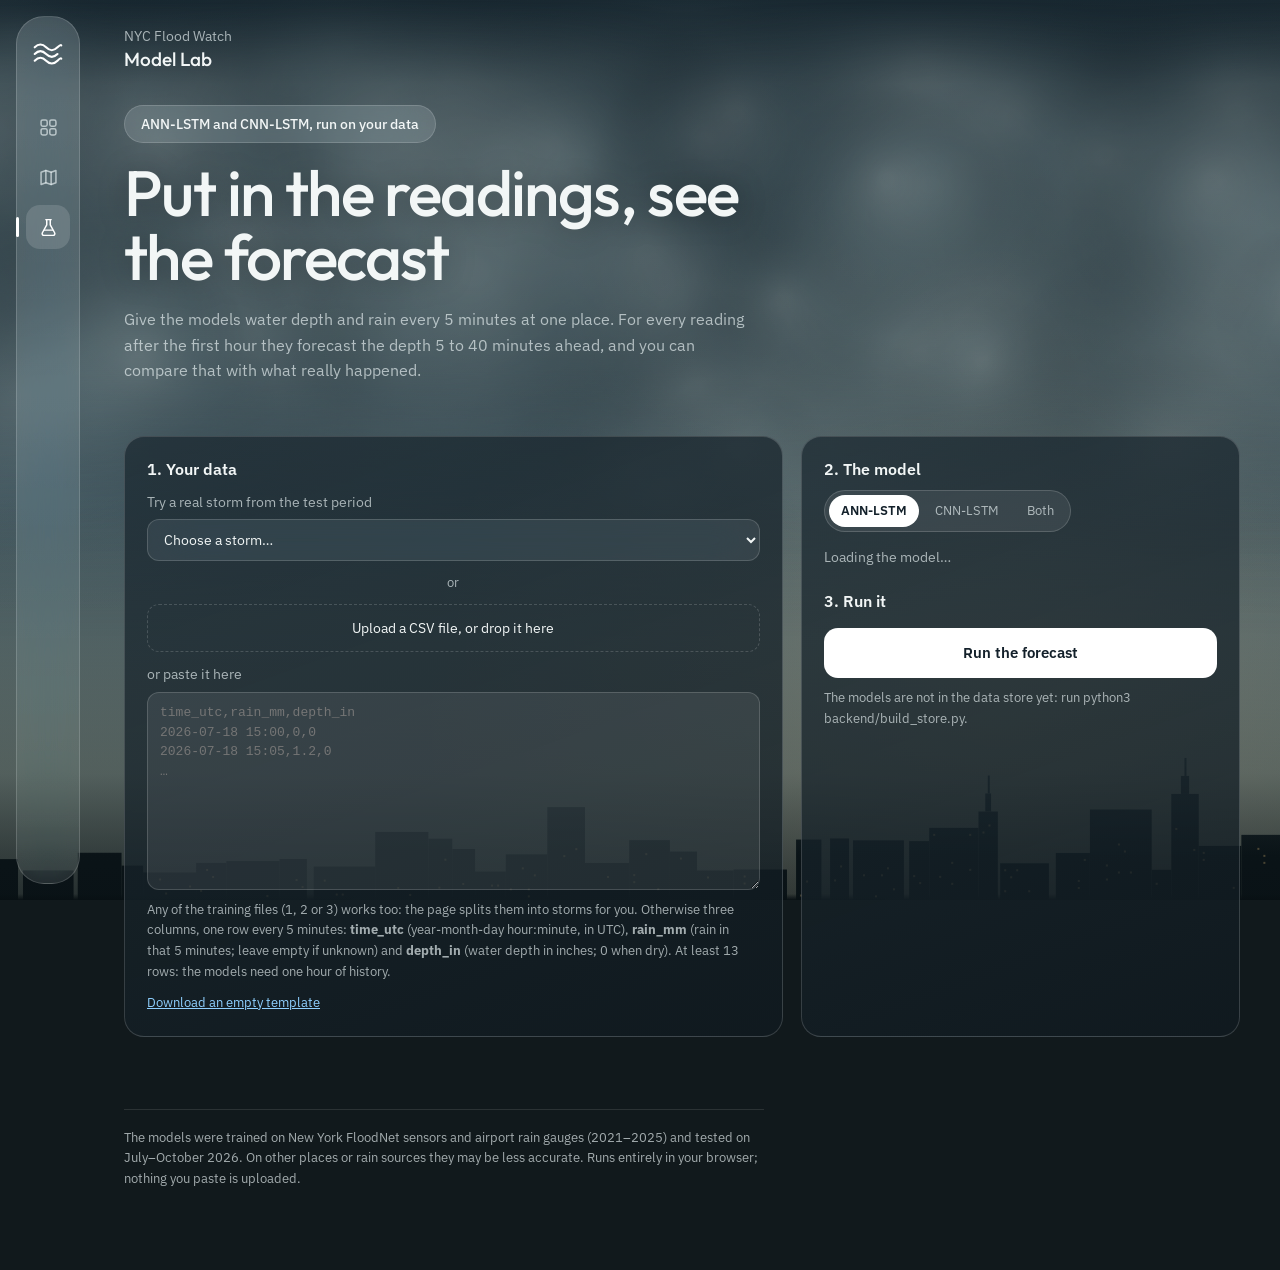
==== commit 53ce2b17: "Exposure correction results" ====
--- a/frontend/lab.html
+++ b/frontend/lab.html
@@ -6,8 +6,8 @@
 <title>Model Lab · NYC Flood Watch</title>
 <link rel="icon" href="assets/favicon.svg" type="image/svg+xml">
 <link rel="stylesheet" href="css/fonts.css">
-<link rel="stylesheet" href="css/style.css?v=6">
-<link rel="stylesheet" href="css/lab.css?v=6">
+<link rel="stylesheet" href="css/style.css?v=7">
+<link rel="stylesheet" href="css/lab.css?v=7">
 </head>
 <body class="live lab">
 <canvas id="sky" aria-hidden="true"></canvas>
@@ -84,7 +84,11 @@
     </div>
 
     <div class="box" style="margin-top:18px"><h3>How close it was on this data</h3><table id="t-acc"></table>
-      <p class="note">Only rows where the real depth later is known. RMSE: typical miss in inches, lower is better. R² near 1 is good, 0 is no better than the average.</p></div>
+      <p class="note">Only rows where the real depth later is known. RMSE: typical miss in inches, lower is better. R² near 1 is good, 0 is no better than the average. “Highest in 40 min” is the deepest water in the next 40 minutes, whenever it comes: the models judge this much better than the exact minute (on the 2026 test storms R² 0.55 against 0.11).</p></div>
+
+    <div class="box" style="margin-top:18px"><h3>Flood warnings on your data</h3><table id="t-warn"></table>
+      <p class="note" id="warn-say"></p>
+      <p class="note">A flood is caught if any alarm came in the 40 minutes before the depth first reached 1 inch; one continuous alarm counts once, and it is false if no flood started within 40 minutes of it. Alarm levels were tuned on the 2026 test storms.</p></div>
 
     <h2 style="margin-top:56px">Compare the models</h2>
     <p class="lede" id="cmp-lede">How each model did on your data at every forecast time, against the simplest baseline: assuming the water stays as it is now (persistence). A model is only useful where it beats persistence.</p>
@@ -108,9 +112,9 @@
 
   <footer>The models were trained on New York FloodNet sensors and airport rain gauges (2021–2025) and tested on July–October 2026. On other places or rain sources they may be less accurate. Runs entirely in your browser; nothing you paste is uploaded.</footer>
 </main>
-<script src="js/sky.js?v=6" defer></script>
-<script src="js/models.js?v=6" defer></script>
-<script src="js/lab.js?v=6" defer></script>
+<script src="js/sky.js?v=7" defer></script>
+<script src="js/models.js?v=7" defer></script>
+<script src="js/lab.js?v=7" defer></script>
 <div id="toast" class="toast" role="status" aria-live="polite" hidden><i aria-hidden="true">✓</i><div><b></b><span></span></div></div>
 </body>
 </html>
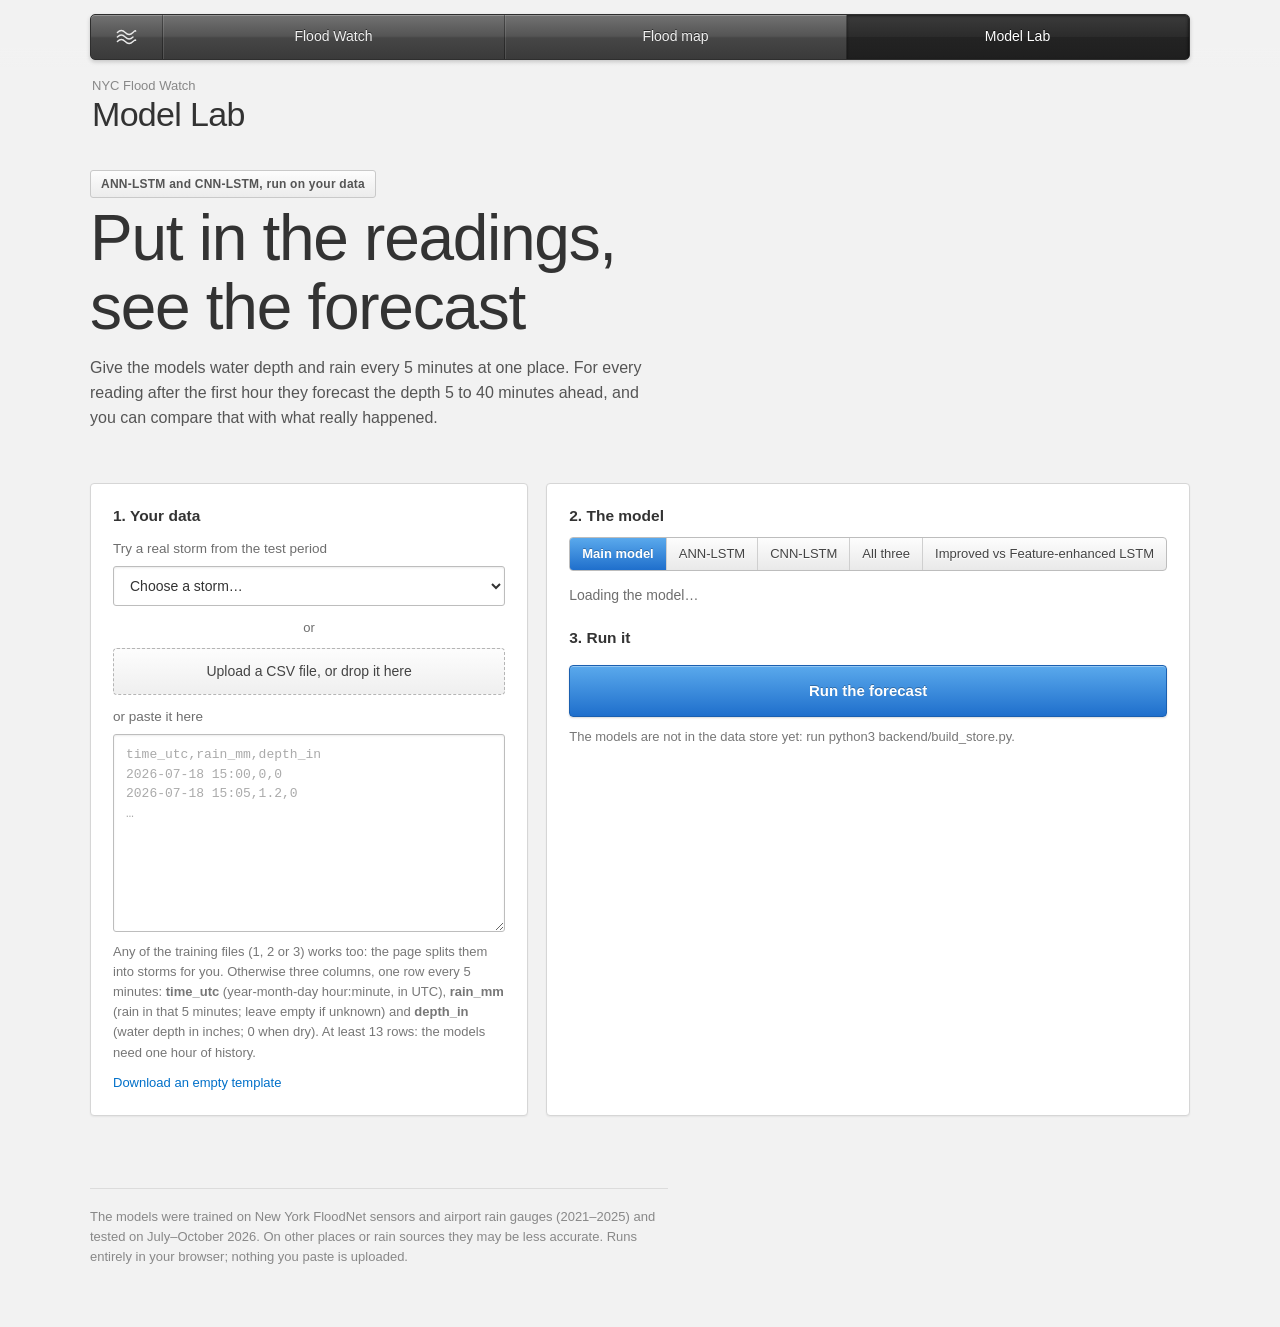
==== commit 9516f5d4: "Improved vs Feature-enhanced LSTM comparison: past storms and Model Lab" ====
--- a/frontend/lab.html
+++ b/frontend/lab.html
@@ -6,8 +6,9 @@
 <title>Model Lab · NYC Flood Watch</title>
 <link rel="icon" href="assets/favicon.svg" type="image/svg+xml">
 <link rel="stylesheet" href="css/fonts.css">
-<link rel="stylesheet" href="css/style.css?v=7">
-<link rel="stylesheet" href="css/lab.css?v=7">
+<link rel="stylesheet" href="css/style.css?v=10">
+<link rel="stylesheet" href="css/lab.css?v=10">
+<link rel="stylesheet" href="css/classic.css?v=1">
 </head>
 <body class="live lab">
 <canvas id="sky" aria-hidden="true"></canvas>
@@ -46,7 +47,7 @@
     <div class="box">
       <h3>2. The model</h3>
       <div class="seg" id="model-seg" role="group" aria-label="Model">
-        <button data-m="ann_lstm" aria-pressed="true">ANN-LSTM</button><button data-m="cnn_lstm" aria-pressed="false">CNN-LSTM</button><button data-m="both" aria-pressed="false">Both</button>
+        <button data-m="live" aria-pressed="true">Main model</button><button data-m="ann_lstm" aria-pressed="false">ANN-LSTM</button><button data-m="cnn_lstm" aria-pressed="false">CNN-LSTM</button><button data-m="all" aria-pressed="false">All three</button><button data-m="fe" aria-pressed="false">Improved vs Feature-enhanced LSTM</button>
       </div>
       <div class="model-info" id="model-info"></div>
       <h3 style="margin-top:22px">3. Run it</h3>
@@ -76,12 +77,27 @@
         <div><canvas class="chart" id="c-next" style="height:270px"></canvas><div class="keys" id="k-next"></div>
           <p class="note">Drag the slider or press Play to move through the storm. The shaded box on the chart above shows the same hour.</p></div>
         <div>
-          <h4>1. What the model reads: the last hour, 12 readings</h4><div class="tablewrap"><table class="io" id="t-in"></table></div>
+          <h4 id="in-title">1. What the model reads: the last hour, 12 readings</h4><div class="tablewrap"><table class="io" id="t-in"></table></div>
+          <div id="feat-wrap" hidden><h4>1b. The extra rain features the Feature-enhanced LSTM reads</h4><div class="tablewrap"><table class="io" id="t-feat-lab"></table></div></div>
           <h4>2. What it outputs: depth for the next 8 steps (minutes ahead)</h4><div class="tablewrap"><table class="io" id="t-out"></table></div>
           <p class="note">This is the trained network running on these exact numbers: the same weights that were learned from 2020–2025 storms. "?" means after your last reading.</p>
         </div>
       </div>
     </div>
+
+    <div class="box" style="margin-top:18px" id="rn-box">
+      <div class="chart-head"><h3 id="rn-title">Raining now: the flood in 5, 15, 30 and 40 minutes</h3>
+        <div class="stepctl"><button type="button" id="rn-back" aria-label="5 minutes earlier">◀ 5 min</button><button type="button" id="rn-fwd" aria-label="5 minutes later">5 min ▶</button><button type="button" id="rn-heavy">Heaviest rain</button></div></div>
+      <p class="step-say" id="rn-say"></p>
+      <div class="tablewrap"><table class="io" id="t-rn"></table></div>
+      <h4 style="margin-top:16px">How well it did at these four times, over all of your data</h4>
+      <div class="tablewrap"><table class="io" id="t-rn-acc"></table></div>
+      <p class="note">Stand at the moment chosen above (the buttons move it too). Each forecast uses only the hour up to that moment. “Really” is the depth your data shows then; “?” means after your last reading. Typical miss is RMSE in inches over every moment that can be checked; R² near 1 is good.</p>
+    </div>
+
+    <div class="box" style="margin-top:18px"><h3>Under different rainfall conditions</h3>
+      <div class="hbars" id="cond-bars"></div>
+      <p class="note" id="cond-note">Typical miss (RMSE, inches) at all 8 forecast times, grouped by the rain that fell in the 5 minutes being forecast, as in the notebook. Only moments with water in the hour before or the 40 minutes after. Light rain is one gauge tip (up to 0.3 mm), moderate up to 0.8 mm, heavy above; “rapidly increasing” is rain that rose by 0.51 mm or more since the step before.</p></div>
 
     <div class="box" style="margin-top:18px"><h3>How close it was on this data</h3><table id="t-acc"></table>
       <p class="note">Only rows where the real depth later is known. RMSE: typical miss in inches, lower is better. R² near 1 is good, 0 is no better than the average. “Highest in 40 min” is the deepest water in the next 40 minutes, whenever it comes: the models judge this much better than the exact minute (on the 2026 test storms R² 0.55 against 0.11).</p></div>
@@ -112,9 +128,9 @@
 
   <footer>The models were trained on New York FloodNet sensors and airport rain gauges (2021–2025) and tested on July–October 2026. On other places or rain sources they may be less accurate. Runs entirely in your browser; nothing you paste is uploaded.</footer>
 </main>
-<script src="js/sky.js?v=7" defer></script>
-<script src="js/models.js?v=7" defer></script>
-<script src="js/lab.js?v=7" defer></script>
+<script src="js/sky.js?v=10" defer></script>
+<script src="js/models.js?v=10" defer></script>
+<script src="js/lab.js?v=10" defer></script>
 <div id="toast" class="toast" role="status" aria-live="polite" hidden><i aria-hidden="true">✓</i><div><b></b><span></span></div></div>
 </body>
 </html>
--- a/frontend/css/classic.css
+++ b/frontend/css/classic.css
@@ -0,0 +1,188 @@
+/* Classic theme: a 2013-era web-store look (light grey page, glossy dark navigation bar, white panels with fine borders,
+   glossy blue buttons, Helvetica). Loaded after style.css / lab.css; it only changes appearance, never behaviour.
+   The map keeps dark overlays on purpose: they sit on satellite photos and must stay readable there. */
+:root {
+  --ink:#333; --soft:#6e6e6e; --faint:#9a9a9a;
+  --glass:#fff; --glass2:#f4f4f4; --glass-hi:#fff;
+  --edge:#d6d6d6; --panel-glass:#fff; --line:#e3e3e3; --deep:#f7f7f7;
+  --overlay:rgba(32,36,40,.86);
+  --rain:#2a7fd4; --flood:#d0362a; --warn:#e08a00; --watch:#b8960a; --route:#7357c9; --ok:#2a8f5b;
+  --display:"Helvetica Neue",Helvetica,Arial,sans-serif;
+  --body:"Helvetica Neue",Helvetica,Arial,sans-serif;
+  --blur:none;
+  --r-lg:5px; --r-md:4px; --r-sm:3px;
+  --rail:0px;
+  --navh:46px;
+  --blue-top:#5aa9ec; --blue-bot:#1f6fcc;
+}
+[hidden] { display:none !important; }
+html { background:#f2f2f2; }
+body { color:var(--ink); background:#f2f2f2; font-size:14px; line-height:1.55; -webkit-font-smoothing:antialiased; }
+#sky { display:none; }
+a { color:#0070c9; text-decoration:none; } a:hover { text-decoration:underline; }
+::selection { background:#b3d4fc; }
+:focus-visible { outline:2px solid #5aa9ec; outline-offset:1px; }
+
+/* ------------------------------------------------ surfaces: white panels, fine border, soft drop shadow */
+.glass, .box, .side, .wx, .banner, .guide div, .terms > div, .fact, .now-card, .boro, .err {
+  background:#fff; border:1px solid var(--edge); -webkit-backdrop-filter:none; backdrop-filter:none;
+  box-shadow:0 1px 2px rgba(0,0,0,.06); color:var(--ink); }
+.routebox, .sense-sum div, .scale div, .plain, .model-card .flow .st { background:#f7f7f7; border:1px solid #e1e1e1; }
+.box, .wx, .banner, .fact, .now-card, .boro, .guide div, .terms > div { border-radius:var(--r-md); }
+.fact:hover, .box:hover { border-color:#c4c4c4; }
+
+/* ------------------------------------------------ navigation: the side rail becomes a glossy bar across the top */
+.rail { position:fixed; top:14px; left:50%; bottom:auto; transform:translateX(-50%); width:min(1100px, calc(100% - 32px)); height:var(--navh);
+  flex-direction:row; align-items:stretch; gap:0; padding:0; border-radius:5px; overflow:hidden; z-index:40;
+  background:linear-gradient(#727272, #545454 48%, #464646 52%, #3a3a3a); border:1px solid #2e2e2e;
+  box-shadow:inset 0 1px 0 rgba(255,255,255,.25), 0 2px 4px rgba(0,0,0,.18); -webkit-backdrop-filter:none; backdrop-filter:none; }
+.rail .logo { width:72px; height:100%; margin:0; flex:0 0 72px; padding:9px 20px; color:#e8e8e8; border-right:1px solid rgba(0,0,0,.35);
+  box-shadow:1px 0 0 rgba(255,255,255,.12); }
+.rail a { flex:1 1 0; width:auto; height:auto; display:flex; align-items:center; justify-content:center; border-radius:0; color:#f0f0f0;
+  font-size:14px; text-shadow:0 -1px 0 rgba(0,0,0,.55); border-right:1px solid rgba(0,0,0,.35); box-shadow:1px 0 0 rgba(255,255,255,.1); transition:background .15s; }
+.rail a svg { display:none; }
+.rail a span { position:static; opacity:1; transform:none; background:none; padding:0 6px; font-size:14px; color:inherit; border-radius:0; pointer-events:none; white-space:nowrap; }
+.rail a:hover { background:linear-gradient(#5e5e5e, #444 50%, #393939 51%, #303030); text-decoration:none; }
+.rail a.on { background:linear-gradient(#3b3b3b, #2b2b2b 50%, #232323 51%, #1f1f1f); color:#fff; box-shadow:inset 0 1px 3px rgba(0,0,0,.5); }
+.rail a.on::before { display:none; }
+.rail .grow { display:none; }
+
+/* ------------------------------------------------ page frame */
+main { margin:0 auto; max-width:1100px; padding:calc(var(--navh) + 30px) 0 60px; }
+section { padding-top:36px; scroll-margin-top:calc(var(--navh) + 26px); }
+h1, h2 { font-family:var(--display); color:#333; text-shadow:none; letter-spacing:-.02em; }
+h1 { font-weight:200; font-size:clamp(34px, 4.6vw, 54px); line-height:1.08; max-width:none; margin:6px 0 14px; }
+h2 { font-weight:300; font-size:32px; margin:0 0 6px; }
+h3 { color:#333; font-weight:600; }
+.lede { color:#555; } .note { color:#777; }
+
+/* title row: "Flood watch for New York City" with the view switch on the right, like a store's page header */
+.top { padding:0 2px 12px; border-bottom:0; }
+.place small { color:#888; font-size:13px; }
+.place b { font:200 34px/1.1 var(--display); color:#333; letter-spacing:-.02em; }
+.modes { background:linear-gradient(#fdfdfd, #e6e6e6); border:1px solid #b9b9b9; border-radius:4px; padding:0; box-shadow:0 1px 1px rgba(0,0,0,.08); overflow:hidden; }
+.modes button { border-radius:0; padding:7px 16px; color:#444; font-size:13px; border-right:1px solid #c8c8c8; text-shadow:0 1px 0 #fff; }
+.modes button:last-child { border-right:0; }
+.modes button[aria-pressed="true"] { background:linear-gradient(#cfcfcf, #e2e2e2); color:#222; font-weight:600; box-shadow:inset 0 1px 3px rgba(0,0,0,.18); }
+.livedot { background:#2a8f5b; box-shadow:none; animation:none; }
+select { background:linear-gradient(#fdfdfd, #ececec); border:1px solid #b9b9b9; border-radius:4px; color:#333; padding:7px 10px; box-shadow:0 1px 1px rgba(0,0,0,.06); }
+
+/* ------------------------------------------------ hero: a large white feature panel */
+.hero { background:#fff; border:1px solid var(--edge); border-radius:5px; box-shadow:0 1px 2px rgba(0,0,0,.06); padding:34px 36px 28px; min-height:0; margin-top:4px; }
+.hero .lede { color:#555; font-size:16px; }
+.pill { background:linear-gradient(#fdfdfd, #ececec); border:1px solid #c9c9c9; border-radius:3px; color:#555; font-size:12px; font-weight:600; letter-spacing:.02em; padding:4px 10px; }
+.hours-row div { color:#333; } .hours-labels span { color:#888; } .hours-labels span.peak { color:var(--rain); }
+.hours-row small { color:#888; }
+.now-card { background:linear-gradient(#ffffff, #f6f6f6); }
+.now-card .where, .now-card .row { color:#555; }
+.boro { background:linear-gradient(#ffffff, #f7f7f7); }
+.boro:hover { border-color:#bdbdbd; transform:none; }
+.boro b, .boro .n { color:#333; }
+.facts { margin-top:18px; }
+.fact b { color:#333; font-weight:300; font-family:var(--display); }
+.wx b { color:#333; font-weight:300; }
+
+/* ------------------------------------------------ buttons: glossy blue for actions, light grey for the rest */
+.search-actions .go, .timebar button, .r2 .go, .run, #run {
+  background:linear-gradient(var(--blue-top), var(--blue-bot)); color:#fff; border:1px solid #1a5fb0; border-radius:4px; font-weight:600;
+  text-shadow:0 -1px 0 rgba(0,0,0,.25); box-shadow:inset 0 1px 0 rgba(255,255,255,.35), 0 1px 2px rgba(0,0,0,.15); }
+.search-actions .go:hover, #run:hover, .run:hover { background:linear-gradient(#69b3f0, #2878d4); }
+.search-actions button { background:linear-gradient(#fdfdfd, #e8e8e8); border:1px solid #bdbdbd; border-radius:4px; color:#333; }
+.timebar button { border-radius:50%; box-shadow:none; }
+.search input { background:#fff; border:1px solid #bdbdbd; border-radius:3px; color:#333; box-shadow:inset 0 1px 2px rgba(0,0,0,.08); }
+.search input::placeholder { color:#999; }
+.seg-ahead, .seg { background:linear-gradient(#fdfdfd, #e9e9e9); border:1px solid #bdbdbd; border-radius:4px; padding:0; gap:0; overflow:hidden; }
+.seg-ahead button, .seg button { border-radius:0; color:#444; border-right:1px solid #cfcfcf; padding:6px 12px; text-shadow:0 1px 0 #fff; }
+.seg-ahead button:last-child, .seg button:last-child { border-right:0; }
+.seg-ahead button[aria-pressed="true"], .seg button[aria-pressed="true"] { background:linear-gradient(var(--blue-top), var(--blue-bot)); color:#fff; text-shadow:0 -1px 0 rgba(0,0,0,.25); }
+
+/* ------------------------------------------------ map: a white frame round the photo; overlays stay dark for the imagery */
+.mapwrap { background:#fff; border:1px solid var(--edge); border-radius:5px; box-shadow:0 1px 2px rgba(0,0,0,.06); }
+.mapstage { background:#2b3034; }
+.hud button, .zoom button, .legend, .timebar, #tip, #hint { color:#f3f3f3; }
+.legend, .timebar, .hud button, .zoom button { border-color:rgba(255,255,255,.18); }
+.timebar small { color:rgba(243,243,243,.75); } .timebar small b { color:#ff7a6e; }
+.hud button[aria-pressed="true"] { color:#c9b5ff; border-color:#c9b5ff; }
+.side { background:#fff; border-left:1px solid var(--edge); color:var(--ink); }
+ol.list li:hover { background:#f2f7fd; }
+.tag.flood { background:#fde3e0; color:#b22a1f; } .tag.wet { background:#fff0d6; color:#a35f00; } .tag.dry { background:#efefef; color:#777; }
+
+/* ------------------------------------------------ tables, models section */
+table { color:var(--ink); }
+th { color:#777; font-weight:600; border-bottom:1px solid #d9d9d9; }
+td { border-bottom:1px solid #ececec; }
+tr.best td { color:#1f7a49; }
+.guide div::before { background:linear-gradient(var(--blue-top), var(--blue-bot)); color:#fff; }
+.flow .st.nn { background:#eaf3fc; border-color:#b9d6f2; } .flow .st.out { background:#e8f5ee; border-color:#b5dcc6; }
+.r2 input[type=range], .timebar input { accent-color:#1f6fcc; }
+footer { color:#888; border-top:1px solid #dcdcdc; }
+.attrib { background:rgba(255,255,255,.85); color:#444; }
+
+/* raining-now panel */
+.rainnow-say { font-size:15px; color:#333; margin:2px 0 12px; max-width:80ch; }
+.tablewrap { overflow-x:auto; }
+table.trust { margin-top:12px; } table.trust td { color:#666; }
+
+/* switching between views: a plain cross-fade (no blur) */
+#app.fading section:not(.hero), #app.fading .facts, #app.fading .hero-main > *, #app.fading .hero-side { filter:none; transform:none; }
+
+/* ------------------------------------------------ narrow screens: the bar scrolls sideways under the top edge */
+@media (max-width:980px) {
+  .rail { top:0; left:0; right:0; bottom:auto; transform:none; width:auto; height:var(--navh); border-radius:0; overflow-x:auto; justify-content:flex-start; }
+  .rail .logo { display:block; width:58px; flex:0 0 58px; padding:9px 14px; }
+  .rail a { flex:0 0 auto; padding:0 12px; }
+  .rail a span { display:inline; }
+  .rail a.on::before { display:none; }
+  main { padding:calc(var(--navh) + 18px) 14px 40px; }
+  .hero { padding:22px 18px; }
+  .place b { font-size:26px; }
+}
+
+/* ------------------------------------------------ Model Lab */
+.field select, .field textarea { background:#fff; border:1px solid #bdbdbd; border-radius:3px; color:#333; box-shadow:inset 0 1px 2px rgba(0,0,0,.08); }
+.field textarea::placeholder { color:#aaa; }
+.model-info .flowline span { background:#f4f4f4; border:1px solid #d6d6d6; border-radius:3px; color:#444; }
+.run { border-radius:4px; }
+.run.ready { animation:ready-blue 1.6s ease-in-out infinite; }
+@keyframes ready-blue { 0%,100% { box-shadow:inset 0 1px 0 rgba(255,255,255,.35), 0 0 0 0 rgba(42,127,212,0); } 50% { box-shadow:inset 0 1px 0 rgba(255,255,255,.35), 0 0 0 6px rgba(42,127,212,.22); } }
+@media (prefers-reduced-motion: reduce) { .run.ready { animation:none; outline:2px solid #1f6fcc; } }
+#status.bad { color:#b22a1f; }
+.stepctl button { background:linear-gradient(var(--blue-top), var(--blue-bot)); color:#fff; border:1px solid #1a5fb0; border-radius:4px; text-shadow:0 -1px 0 rgba(0,0,0,.25); }
+.stepctl input[type=range] { accent-color:#1f6fcc; }
+.step-say b { color:#222; }
+table.io tr.real td { color:#222; }
+.upload span { background:linear-gradient(#fdfdfd, #efefef); border:1px dashed #b5b5b5; color:#444; border-radius:4px; }
+.upload.over span { border-color:#2a7fd4; background:#eef5fd; }
+.toast { background:#fff; border:1px solid #c9c9c9; border-radius:5px; box-shadow:0 6px 18px rgba(0,0,0,.18); }
+.toast b { color:#222; } .toast span { color:#666; }
+.toast i { background:#2a8f5b; color:#fff; }
+.toast.bad { border-color:#e3a39c; } .toast.bad i { background:#d0362a; color:#fff; }
+
+/* strip behind the floating bar so scrolled content doesn't show above it */
+body::before { content:""; position:fixed; top:0; left:0; right:0; height:calc(var(--navh) + 22px); z-index:39;
+  background:linear-gradient(#f2f2f2 70%, rgba(242,242,242,0)); pointer-events:none; }
+@media (max-width: 760px) { body::before { height:var(--navh); } }
+
+/* raining now on a past storm */
+.rp-ctl { display:flex; flex-wrap:wrap; align-items:center; gap:10px; }
+.rp-ctl input[type=range] { flex:1 1 220px; min-width:160px; accent-color:#2a7fd4; }
+.rp-ctl output { font-size:22px; font-weight:300; min-width:64px; text-align:center; color:#222; }
+.rp-ctl button { padding:6px 12px; border:1px solid #b9b9b9; border-radius:4px; background:linear-gradient(#fdfdfd, #e9e9e9); color:#333; font:inherit; font-size:13px; cursor:pointer; }
+.rp-ctl button:hover { background:linear-gradient(#fff, #dedede); }
+#t-rp td.rp b, #t-rp td b { display:block; font-weight:600; }
+#t-rp td.rp small { display:block; color:#888; font-size:11.5px; }
+#t-rp b.flood { color:#d0362a; } #t-rp b.wet { color:#c27500; } #t-rp b.dry { color:#8a8a8a; font-weight:400; }
+#t-rp tr.rp-sum td { background:#f7f7f7; }
+#t-rn-acc td small { display:block; color:#888; font-size:11.5px; }
+#rn-box .stepctl button { padding:6px 12px; }
+
+/* Improved vs Feature-enhanced LSTM */
+#t-fe tr.fe-first td { border-top:2px solid #ddd; }
+#t-fe tr.real td, #t-feat tr.real td { color:#222; font-weight:600; background:#f7f7f7; }
+#t-fe td[rowspan] { vertical-align:top; font-weight:600; }
+.hbars .hb { display:grid; gap:3px; margin:0 0 12px; }
+.hb-l { font-size:13px; color:#333; } .hb-l small { color:#999; margin-left:6px; }
+.hb-r { display:flex; align-items:center; gap:8px; height:16px; }
+.hb-r i { display:block; height:12px; border-radius:2px; min-width:2px; }
+.hb-r em { font-style:normal; font-size:11.5px; color:#666; white-space:nowrap; }
+#fe-box h4 { font-size:14px; margin:0 0 8px; }
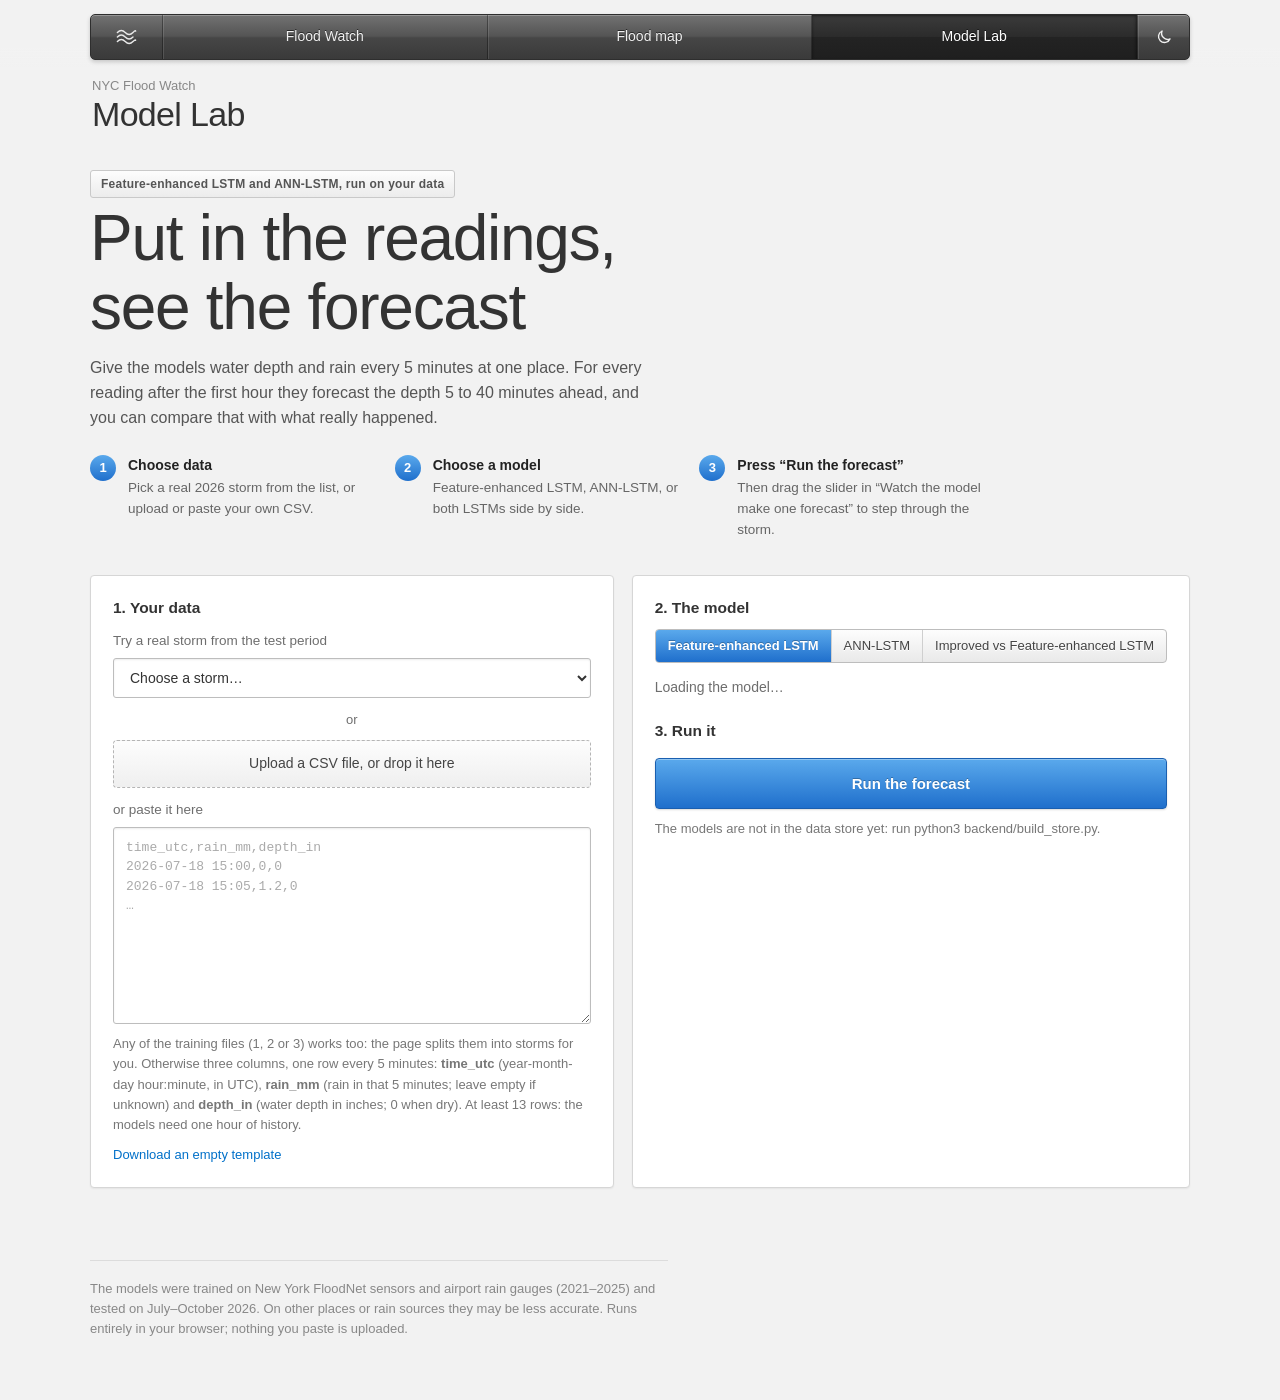
==== commit dcbf067e: "How it works: Stage 1 rain forecast table (ARIMA, XGBoost, ANN) and how ARIMA calculates" ====
--- a/frontend/lab.html
+++ b/frontend/lab.html
@@ -6,9 +6,10 @@
 <title>Model Lab · NYC Flood Watch</title>
 <link rel="icon" href="assets/favicon.svg" type="image/svg+xml">
 <link rel="stylesheet" href="css/fonts.css">
-<link rel="stylesheet" href="css/style.css?v=10">
-<link rel="stylesheet" href="css/lab.css?v=10">
-<link rel="stylesheet" href="css/classic.css?v=1">
+<link rel="stylesheet" href="css/style.css?v=12">
+<link rel="stylesheet" href="css/lab.css?v=12">
+<link rel="stylesheet" href="css/classic.css?v=4">
+<script src="js/theme.js?v=1"></script>
 </head>
 <body class="live lab">
 <canvas id="sky" aria-hidden="true"></canvas>
@@ -26,9 +27,14 @@
   </div>
 
   <section class="lab-hero">
-    <span class="pill">ANN-LSTM and CNN-LSTM, run on your data</span>
+    <span class="pill">Feature-enhanced LSTM and ANN-LSTM, run on your data</span>
     <h1>Put in the readings, see the forecast</h1>
     <p class="lede">Give the models water depth and rain every 5 minutes at one place. For every reading after the first hour they forecast the depth 5 to 40 minutes ahead, and you can compare that with what really happened.</p>
+    <ol class="intro-steps lab-steps">
+      <li><b>Choose data</b><span>Pick a real 2026 storm from the list, or upload or paste your own CSV.</span></li>
+      <li><b>Choose a model</b><span>Feature-enhanced LSTM, ANN-LSTM, or both LSTMs side by side.</span></li>
+      <li><b>Press “Run the forecast”</b><span>Then drag the slider in “Watch the model make one forecast” to step through the storm.</span></li>
+    </ol>
   </section>
 
   <section class="lab-grid">
@@ -47,7 +53,7 @@
     <div class="box">
       <h3>2. The model</h3>
       <div class="seg" id="model-seg" role="group" aria-label="Model">
-        <button data-m="live" aria-pressed="true">Main model</button><button data-m="ann_lstm" aria-pressed="false">ANN-LSTM</button><button data-m="cnn_lstm" aria-pressed="false">CNN-LSTM</button><button data-m="all" aria-pressed="false">All three</button><button data-m="fe" aria-pressed="false">Improved vs Feature-enhanced LSTM</button>
+        <button data-m="lstm_features" aria-pressed="true">Feature-enhanced LSTM</button><button data-m="ann_lstm" aria-pressed="false">ANN-LSTM</button><button data-m="fe" aria-pressed="false">Improved vs Feature-enhanced LSTM</button>
       </div>
       <div class="model-info" id="model-info"></div>
       <h3 style="margin-top:22px">3. Run it</h3>
@@ -122,15 +128,15 @@
         <p class="note">The model with the lowest typical miss at each forecast time on this data. With one storm, small differences can be luck.</p></div>
     </div>
 
-    <div class="box" style="margin-top:18px"><div class="chart-head"><h3>All readings</h3><a href="#" id="download">Download as CSV</a></div>
-      <div class="tablewrap"><table id="t-rows"></table></div></div>
+    <details class="more" style="margin-top:22px"><summary>Show every reading as a table</summary><div class="box" style="margin-top:18px"><div class="chart-head"><h3>All readings</h3><a href="#" id="download">Download as CSV</a></div>
+      <div class="tablewrap"><table id="t-rows"></table></div></div></details>
   </section>
 
   <footer>The models were trained on New York FloodNet sensors and airport rain gauges (2021–2025) and tested on July–October 2026. On other places or rain sources they may be less accurate. Runs entirely in your browser; nothing you paste is uploaded.</footer>
 </main>
-<script src="js/sky.js?v=10" defer></script>
-<script src="js/models.js?v=10" defer></script>
-<script src="js/lab.js?v=10" defer></script>
+<script src="js/sky.js?v=12" defer></script>
+<script src="js/models.js?v=12" defer></script>
+<script src="js/lab.js?v=12" defer></script>
 <div id="toast" class="toast" role="status" aria-live="polite" hidden><i aria-hidden="true">✓</i><div><b></b><span></span></div></div>
 </body>
 </html>
--- a/frontend/css/classic.css
+++ b/frontend/css/classic.css
@@ -186,3 +186,92 @@
 .hb-r i { display:block; height:12px; border-radius:2px; min-width:2px; }
 .hb-r em { font-style:normal; font-size:11.5px; color:#666; white-space:nowrap; }
 #fe-box h4 { font-size:14px; margin:0 0 8px; }
+
+/* ================================================ new-user guide and "show more" dropdowns (both themes, via tokens) */
+:root { --c-bg:#f2f2f2; --c-panel:#fff; --c-panel2:#f7f7f7; --c-border:#d6d6d6; --c-ink:#333; --c-strong:#222; --c-soft:#666; --c-faint:#999; --c-line:#ececec; --c-btn-top:#fdfdfd; --c-btn-bot:#e9e9e9; --c-btn-border:#b9b9b9; }
+.intro { background:var(--c-panel); border:1px solid var(--c-border); border-left:4px solid var(--rain); border-radius:var(--r-md); padding:22px 26px 18px; margin:6px 0 18px; box-shadow:0 1px 2px rgba(0,0,0,.06); }
+.intro-head { display:flex; gap:18px; justify-content:space-between; align-items:flex-start; }
+.intro-title { font-size:24px; margin:0 0 4px; }
+.intro p { margin:0; color:var(--c-ink); max-width:75ch; }
+.intro-close { flex:0 0 auto; padding:7px 16px; border-radius:4px; border:1px solid #1a5fb0; color:#fff; font:inherit; font-weight:600; cursor:pointer;
+  background:linear-gradient(var(--blue-top), var(--blue-bot)); text-shadow:0 -1px 0 rgba(0,0,0,.25); }
+.intro-modes { display:grid; grid-template-columns:1fr 1fr; gap:12px; margin:14px 0; }
+.intro-modes p { background:var(--c-panel2); border:1px solid var(--c-border); border-radius:var(--r-sm); padding:10px 12px; font-size:13.5px; }
+.intro-steps { list-style:none; counter-reset:st; display:grid; grid-template-columns:repeat(3, 1fr); gap:14px; padding:0; margin:0 0 12px; }
+.intro-steps li { counter-increment:st; display:grid; grid-template-columns:28px 1fr; column-gap:10px; font-size:13.5px; color:var(--c-soft); }
+.intro-steps li::before { content:counter(st); grid-row:span 2; width:26px; height:26px; border-radius:50%; display:grid; place-items:center; color:#fff; font-weight:600; font-size:13px;
+  background:linear-gradient(var(--blue-top), var(--blue-bot)); }
+.intro-steps b { color:var(--c-strong); font-size:14px; }
+.intro-key { font-size:13px; color:var(--c-soft) !important; }
+.k-wet { color:var(--warn); font-weight:600; } .k-flood { color:var(--flood); font-weight:600; }
+.guide-link { background:none; border:0; padding:0 0 0 8px; color:#0070c9; font:inherit; font-size:12.5px; cursor:pointer; text-decoration:underline; }
+details.more { margin-top:14px; border-top:1px solid var(--c-line); padding-top:10px; }
+details.more > summary { cursor:pointer; color:#0070c9; font-weight:600; font-size:13.5px; list-style:none; display:inline-flex; align-items:center; gap:6px; }
+details.more > summary::-webkit-details-marker { display:none; }
+details.more > summary::before { content:"▸"; font-size:11px; transition:transform .15s; }
+details.more[open] > summary::before { transform:rotate(90deg); }
+details.more[open] > summary { margin-bottom:10px; }
+details.more.big { margin-top:40px; } details.more.big > summary { font-size:17px; }
+@media (max-width:760px) { .intro-modes, .intro-steps { grid-template-columns:1fr; } .intro { padding:16px; } .intro-head { flex-direction:column; } }
+
+/* theme switch in the bar */
+.rail .theme-btn { flex:0 0 52px; display:grid; place-items:center; background:none; border:0; border-left:1px solid rgba(0,0,0,.35); box-shadow:inset 1px 0 0 rgba(255,255,255,.1);
+  color:#f0f0f0; cursor:pointer; font-size:17px; padding:0; }
+.rail .theme-btn:hover { background:linear-gradient(#5e5e5e, #444 50%, #393939 51%, #303030); }
+.rail .theme-btn svg { display:block; width:18px; height:18px; }
+
+/* ================================================ dark mode: same layout, dark surfaces. The map already uses dark overlays. */
+html[data-theme="dark"] {
+  color-scheme:dark;
+  --c-bg:#17181a; --c-panel:#222427; --c-panel2:#2a2c30; --c-border:#3a3d42; --c-ink:#dedede; --c-strong:#f2f2f2; --c-soft:#a8a8a8; --c-faint:#7d7d7d; --c-line:#33363a;
+  --c-btn-top:#3a3d42; --c-btn-bot:#2c2f33; --c-btn-border:#4a4e54;
+  --ink:#dedede; --soft:#a8a8a8; --faint:#7d7d7d; --edge:#3a3d42; --line:#33363a; --deep:#2a2c30; --glass:#222427; --glass2:#2a2c30; --panel-glass:#222427;
+  --rain:#4a9be6; --flood:#ff5a4c; --warn:#f0a020; --watch:#d9b520; --route:#a58cff; --ok:#3fbf7f;
+}
+html[data-theme="dark"], html[data-theme="dark"] body { background:var(--c-bg); color:var(--c-ink); }
+html[data-theme="dark"] body::before { background:linear-gradient(var(--c-bg) 70%, rgba(23,24,26,0)); }
+html[data-theme="dark"] a, html[data-theme="dark"] .guide-link, html[data-theme="dark"] details.more > summary { color:#6cb4ff; }
+html[data-theme="dark"] :is(.glass, .box, .side, .wx, .banner, .guide div, .terms > div, .fact, .now-card, .boro, .err, .hero, .mapwrap, .toast) {
+  background:var(--c-panel); border-color:var(--c-border); box-shadow:0 1px 2px rgba(0,0,0,.4); color:var(--c-ink); }
+html[data-theme="dark"] :is(.routebox, .sense-sum div, .scale div, .plain, .model-card .flow .st, #t-rp tr.rp-sum td, #t-fe tr.real td, #t-feat tr.real td) { background:var(--c-panel2); border-color:var(--c-border); }
+html[data-theme="dark"] :is(.fact, .box):hover { border-color:#4e5258; }
+html[data-theme="dark"] :is(h1, h2, h3, h4, .place b, .fact b, .wx b, .boro b, .boro .n, .hours-row div, .step-say b, .toast b, .rp-ctl output, .hb-l) { color:var(--c-strong); }
+html[data-theme="dark"] :is(.lede, .hero .lede, .now-card .where, .now-card .row, .rainnow-say, .intro p) { color:var(--c-ink); }
+html[data-theme="dark"] :is(.note, .place small, .hours-labels span, .hours-row small, .toast span, .hb-r em, .hb-l small, #t-rp td.rp small, #t-rn-acc td small, table.trust td, footer) { color:var(--c-soft); }
+html[data-theme="dark"] :is(.now-card, .boro) { background:linear-gradient(#26282c, #212326); }
+html[data-theme="dark"] :is(.modes, select, .pill, .search-actions button, .seg, .seg-ahead, .rp-ctl button, .upload span, .field select) {
+  background:linear-gradient(var(--c-btn-top), var(--c-btn-bot)); border-color:var(--c-btn-border); color:var(--c-ink); }
+html[data-theme="dark"] :is(.modes button, .seg button, .seg-ahead button) { color:var(--c-ink); text-shadow:none; border-right-color:var(--c-btn-border); }
+html[data-theme="dark"] .modes button[aria-pressed="true"] { background:linear-gradient(#1f2124, #2a2c30); color:#fff; box-shadow:inset 0 1px 3px rgba(0,0,0,.6); }
+html[data-theme="dark"] :is(.seg button, .seg-ahead button)[aria-pressed="true"] { background:linear-gradient(var(--blue-top), var(--blue-bot)); color:#fff; }
+html[data-theme="dark"] :is(.search input, .field textarea) { background:#1b1c1f; border-color:var(--c-btn-border); color:var(--c-ink); box-shadow:inset 0 1px 2px rgba(0,0,0,.4); }
+html[data-theme="dark"] select option { background:#222427; color:#dedede; }
+html[data-theme="dark"] .side { border-left-color:var(--c-border); }
+html[data-theme="dark"] ol.list li:hover { background:#2b3340; }
+html[data-theme="dark"] .tag.flood { background:#4a1f1b; color:#ff8a7e; } html[data-theme="dark"] .tag.wet { background:#47330f; color:#ffc15e; } html[data-theme="dark"] .tag.dry { background:#2e3034; color:#a8a8a8; }
+html[data-theme="dark"] table { color:var(--c-ink); }
+html[data-theme="dark"] th { color:var(--c-soft); border-bottom-color:#43464b; }
+html[data-theme="dark"] td { border-bottom-color:var(--c-line); }
+html[data-theme="dark"] tr.best td { color:#4fd18f; }
+html[data-theme="dark"] table.io tr.real td, html[data-theme="dark"] #t-fe tr.real td { color:var(--c-strong); }
+html[data-theme="dark"] #t-fe tr.fe-first td { border-top-color:#45484d; }
+html[data-theme="dark"] .flow .st.nn { background:#1e2c3b; border-color:#2f4f73; } html[data-theme="dark"] .flow .st.out { background:#1d3027; border-color:#2f5e45; }
+html[data-theme="dark"] .model-info .flowline span { background:var(--c-panel2); border-color:var(--c-border); color:var(--c-ink); }
+html[data-theme="dark"] #t-rp b.flood { color:#ff6b5e; } html[data-theme="dark"] #t-rp b.wet { color:#f0a92e; } html[data-theme="dark"] #t-rp b.dry { color:#8d8d8d; }
+html[data-theme="dark"] .upload.over span { background:#1e2c3b; border-color:#4a9be6; }
+html[data-theme="dark"] .attrib { background:rgba(20,20,22,.8); color:#ccc; }
+html[data-theme="dark"] .rail { background:linear-gradient(#3e4045, #2c2e32 48%, #222427 52%, #1b1c1f); border-color:#0e0f10; }
+html[data-theme="dark"] .rail a.on { background:linear-gradient(#141516, #0f1011); }
+html[data-theme="dark"] footer { border-top-color:var(--c-border); }
+html[data-theme="dark"] ::selection { background:#2f5f99; }
+html[data-theme="dark"] .err code { background:#2a2c30; }
+html[data-theme="dark"] .rail a { color:#f0f0f0; text-decoration:none; }
+.intro-steps li { display:block; position:relative; padding-left:38px; }
+.intro-steps li::before { position:absolute; left:0; top:0; }
+.intro-steps li b { display:block; margin-bottom:2px; }
+html[data-theme="dark"] #t-feat tr.real td { color:var(--c-strong); }
+html[data-theme="dark"] .search-actions .go { background:linear-gradient(var(--blue-top), var(--blue-bot)); border-color:#1a5fb0; color:#fff; }
+.lab-steps { margin:18px 0 6px; max-width:900px; }
+.arima-eq { font-family:Georgia, "Times New Roman", serif; font-size:16px; margin:10px 0 12px; padding:10px 12px; background:var(--c-panel2); border:1px solid var(--c-border); border-radius:var(--r-sm); color:var(--c-strong); overflow-x:auto; white-space:nowrap; }
+.arima-steps { padding-left:18px; margin:0; display:grid; gap:6px; }
+#t-arima td, #t-arima th { padding-left:6px; padding-right:6px; }
